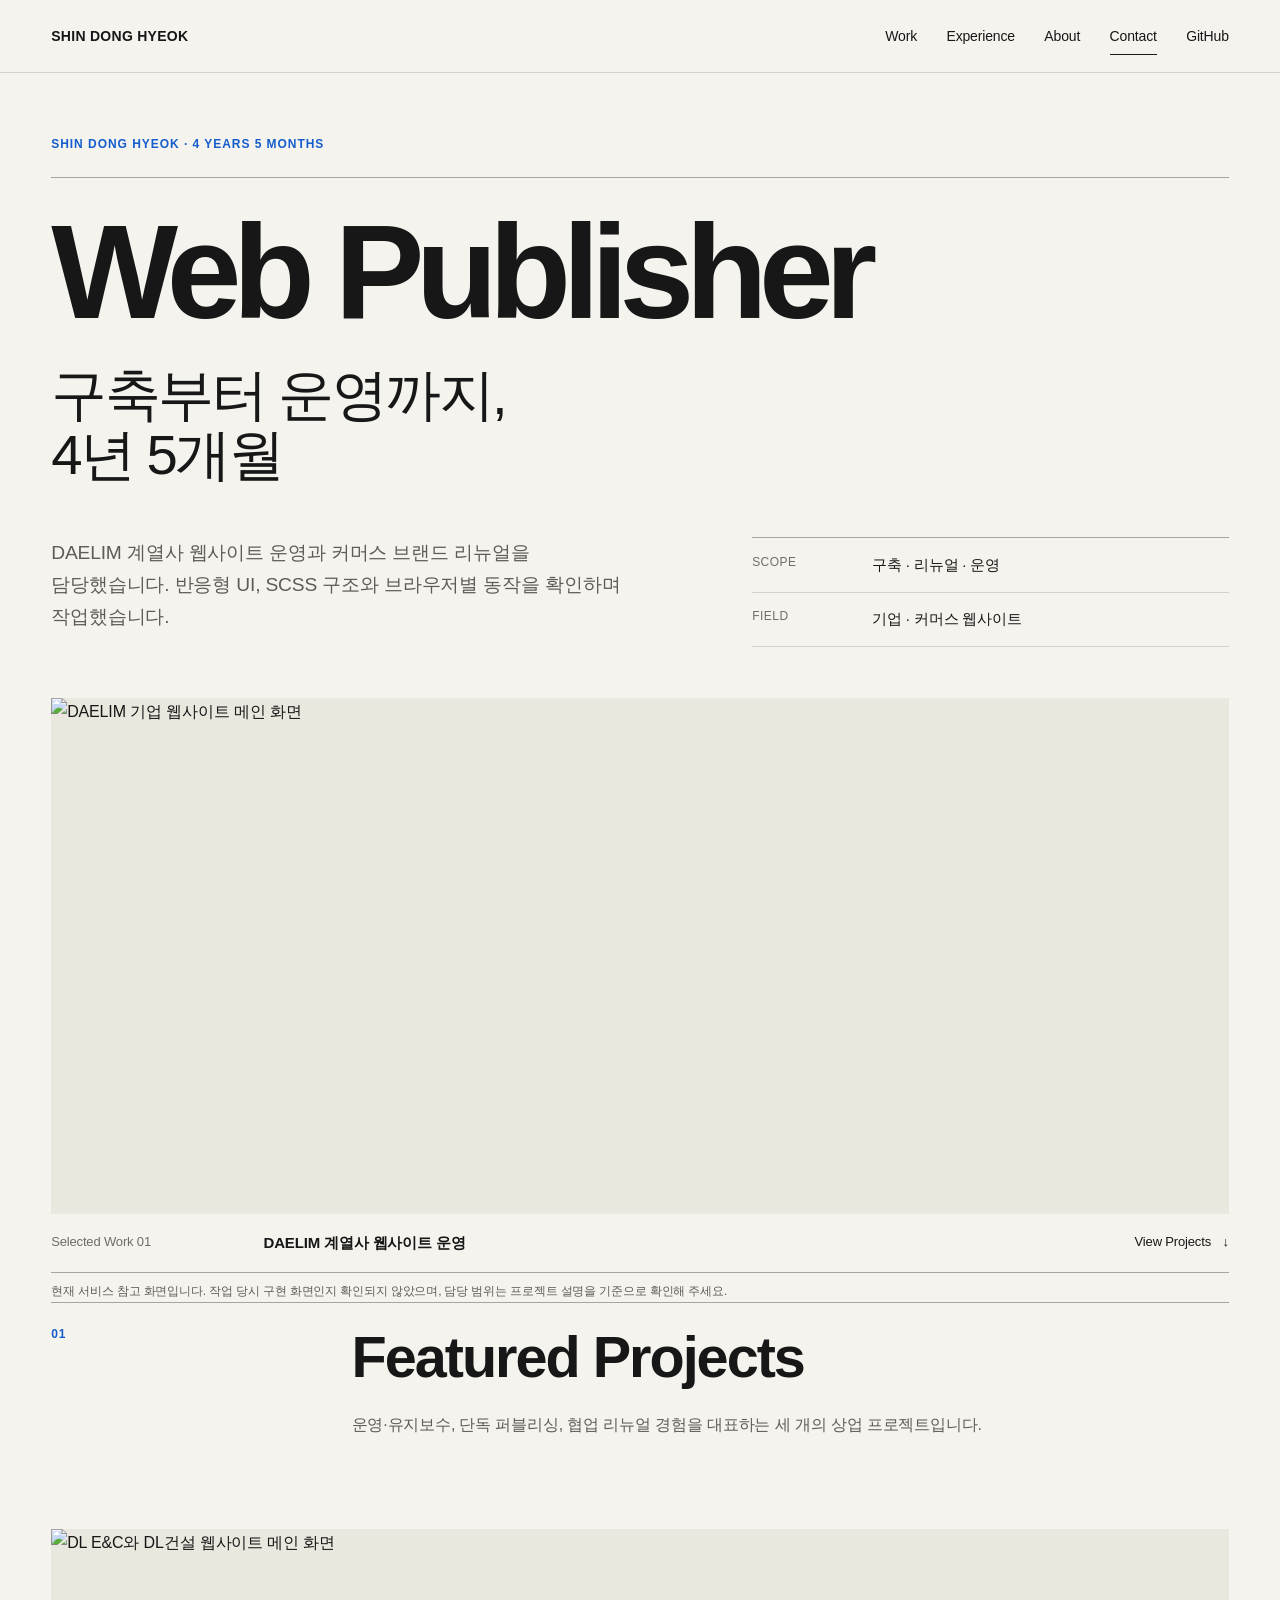
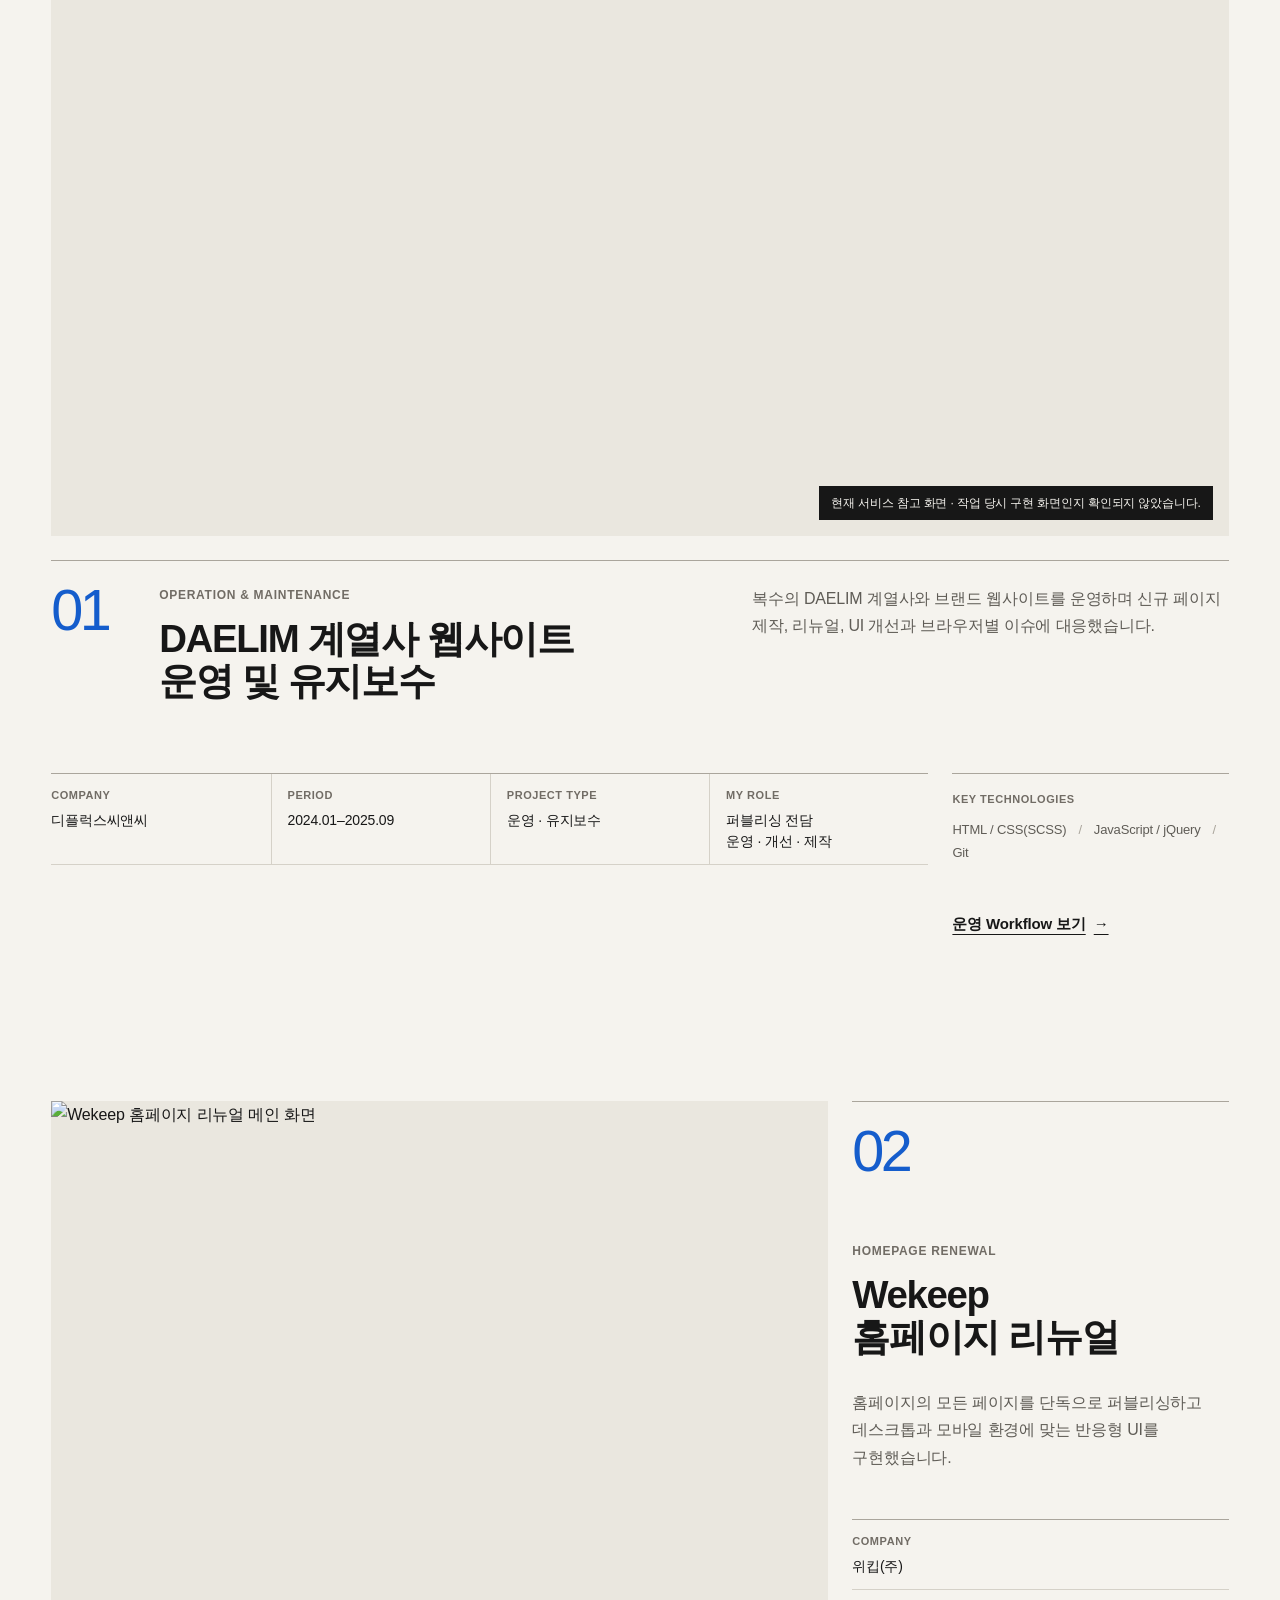
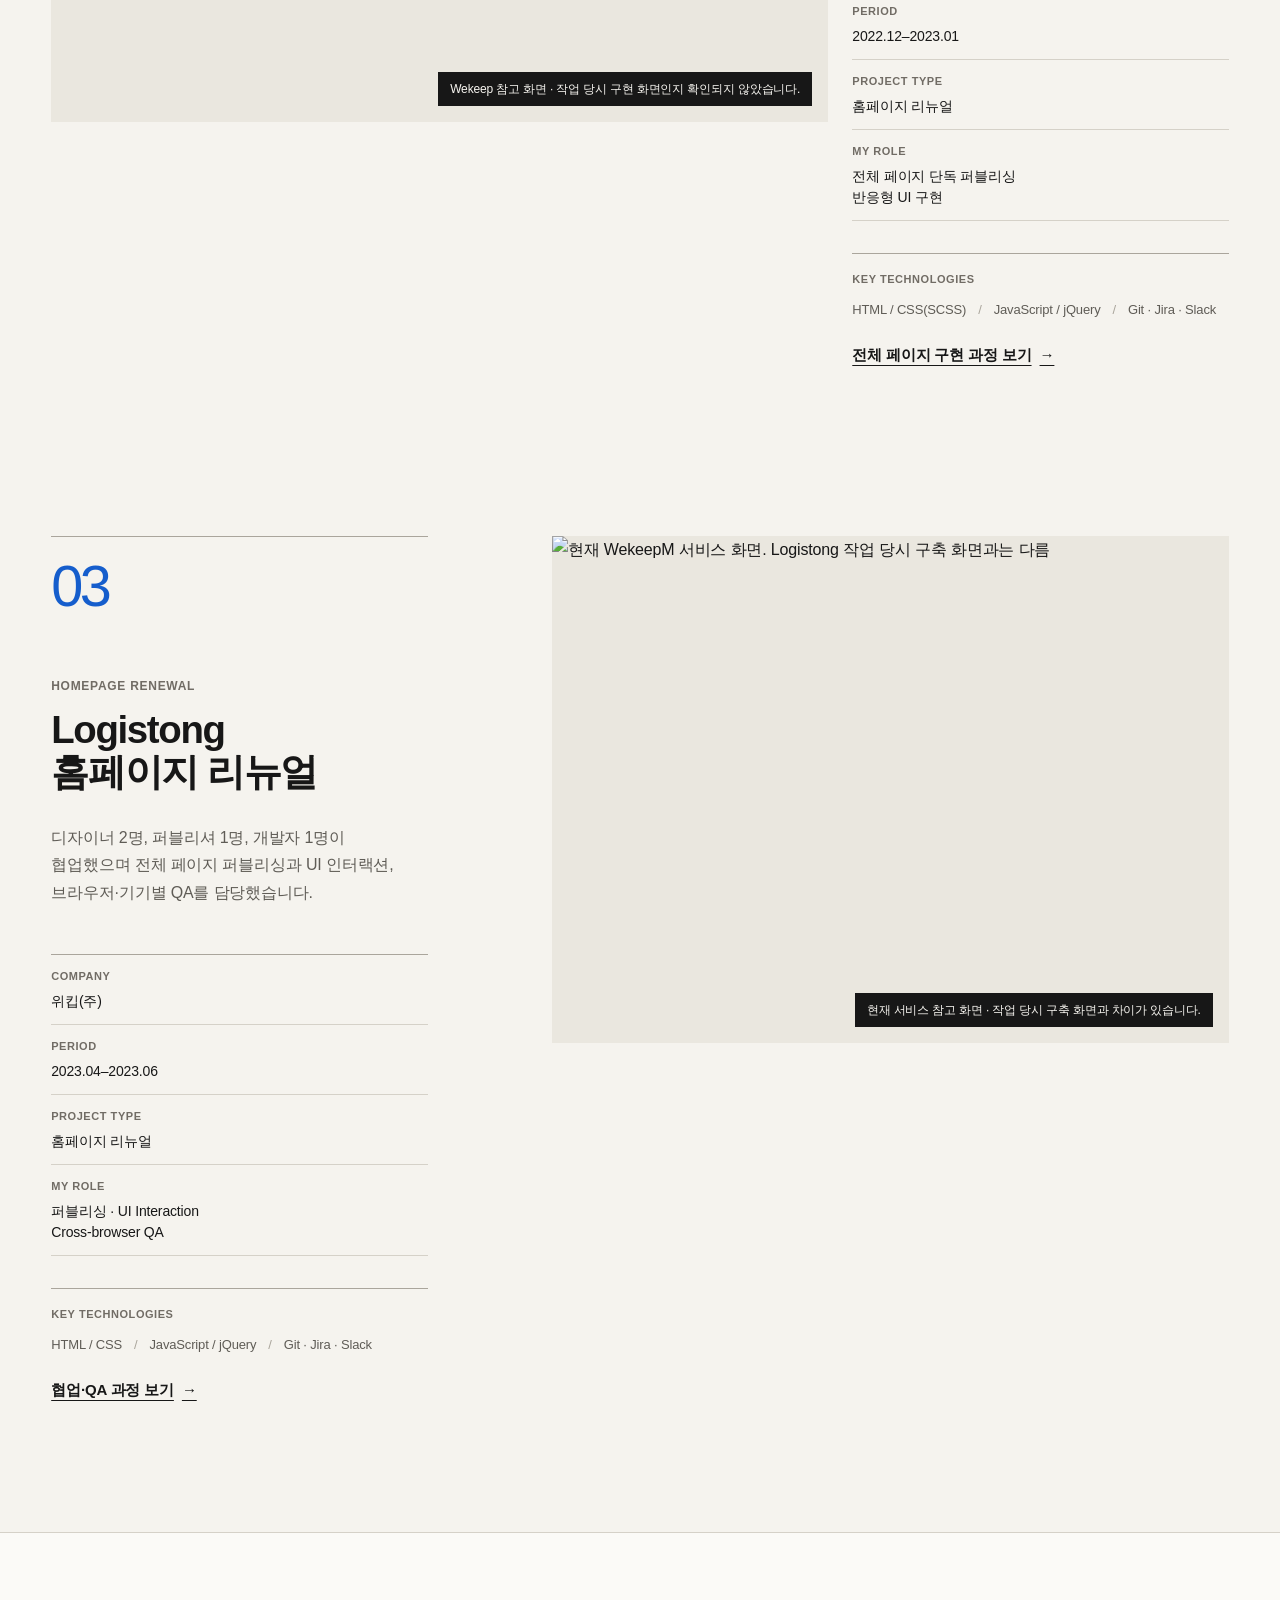
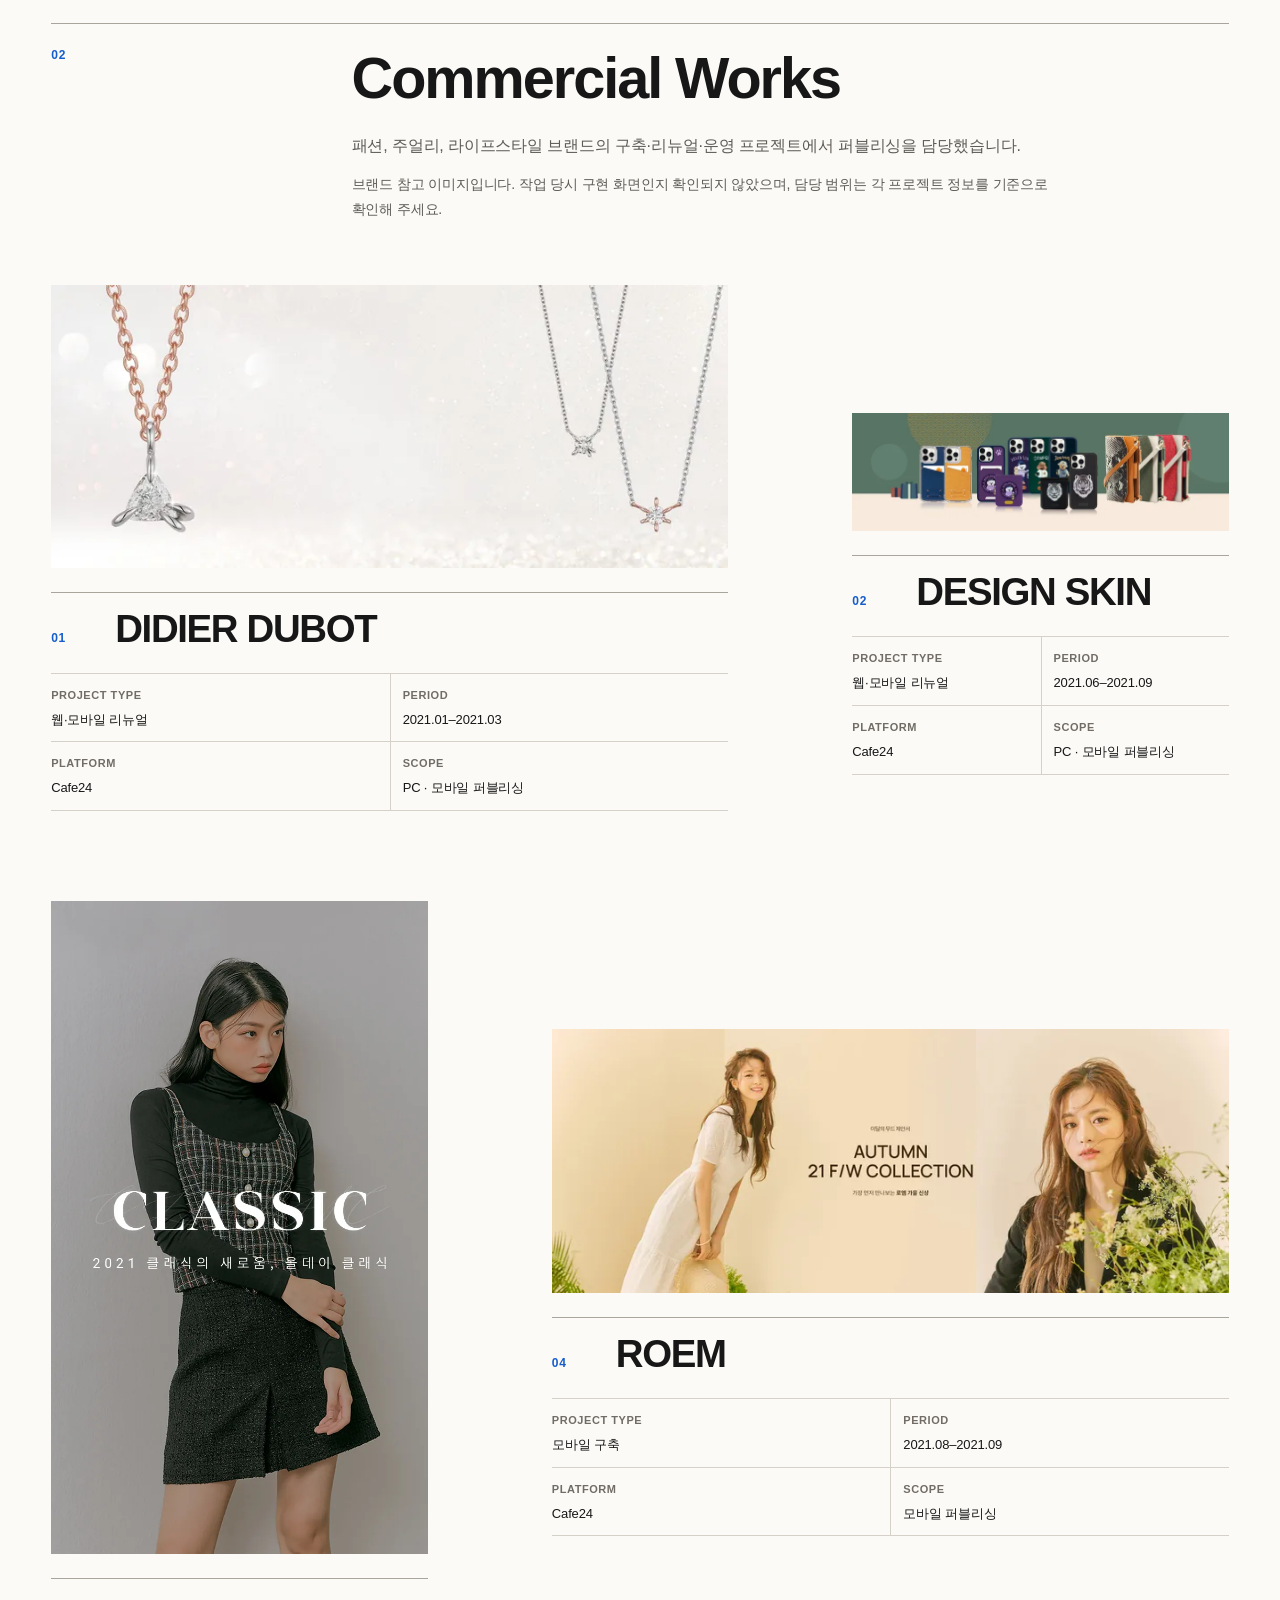
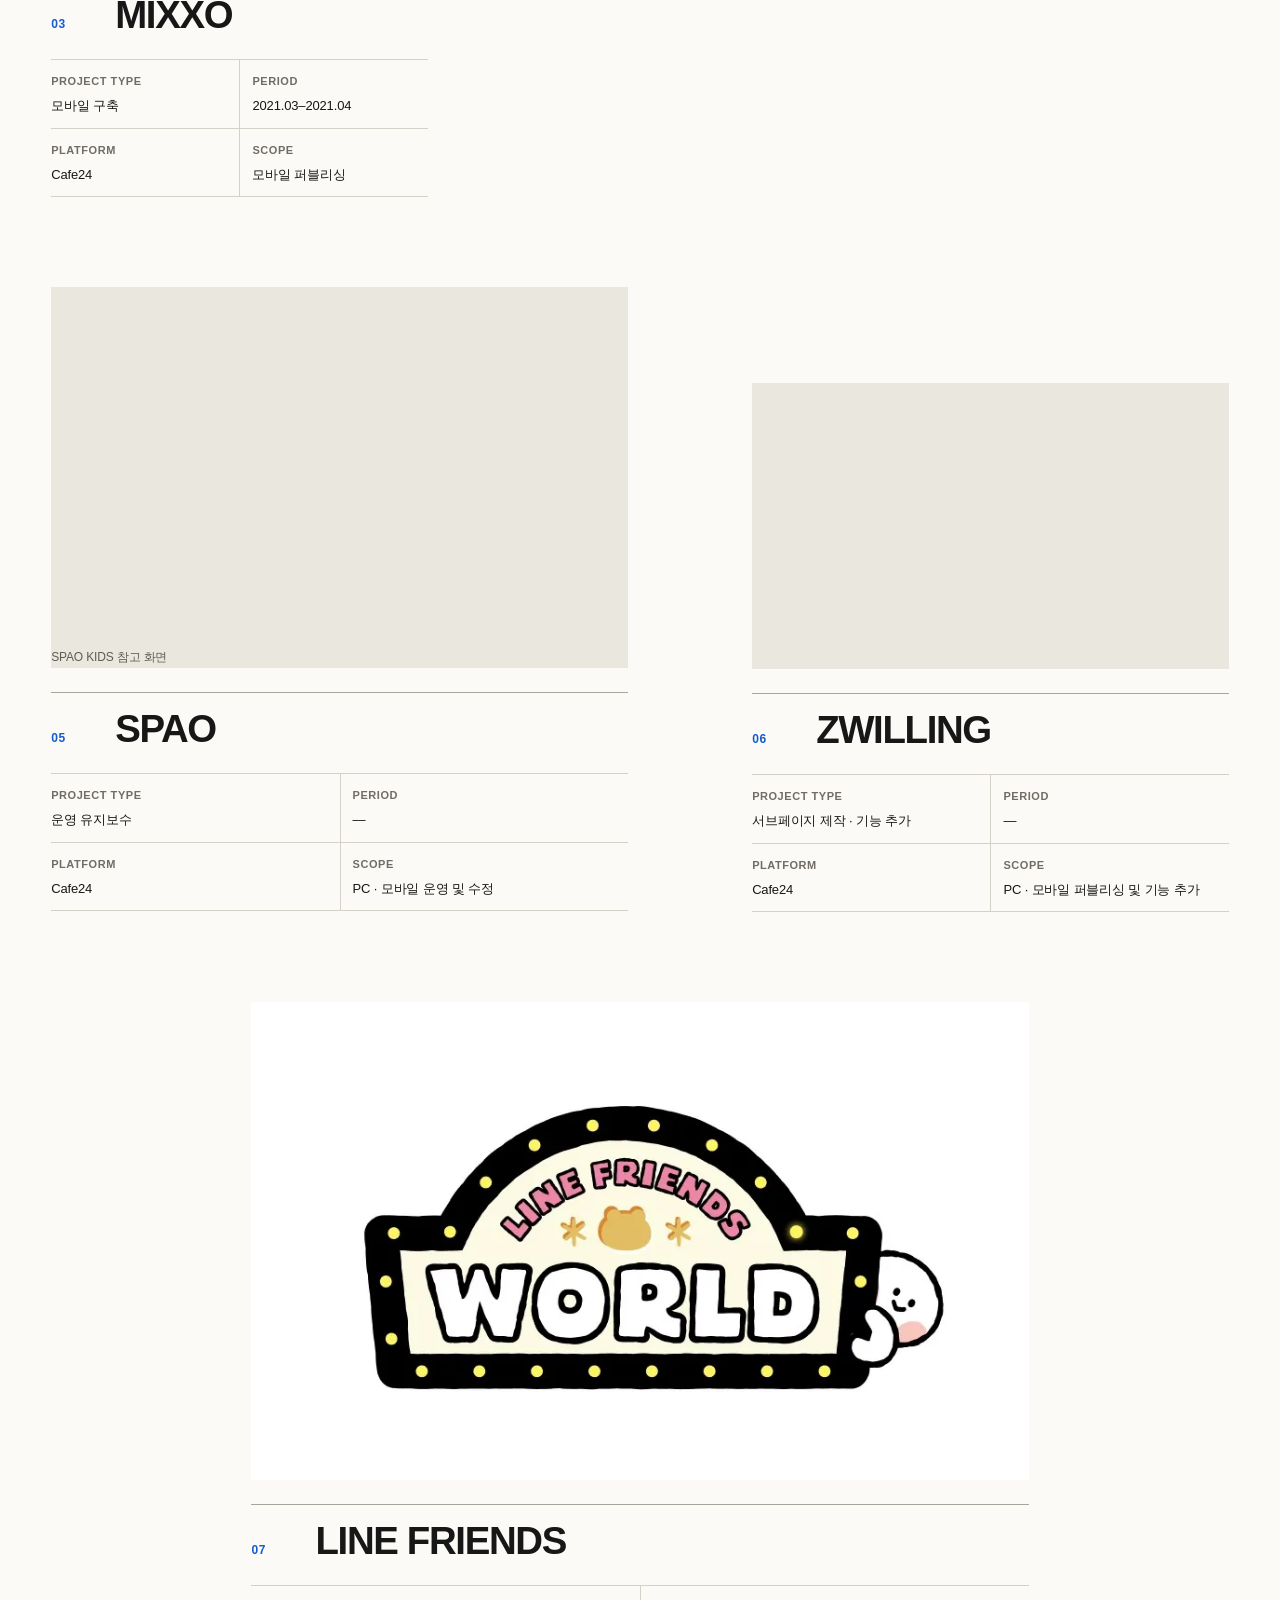
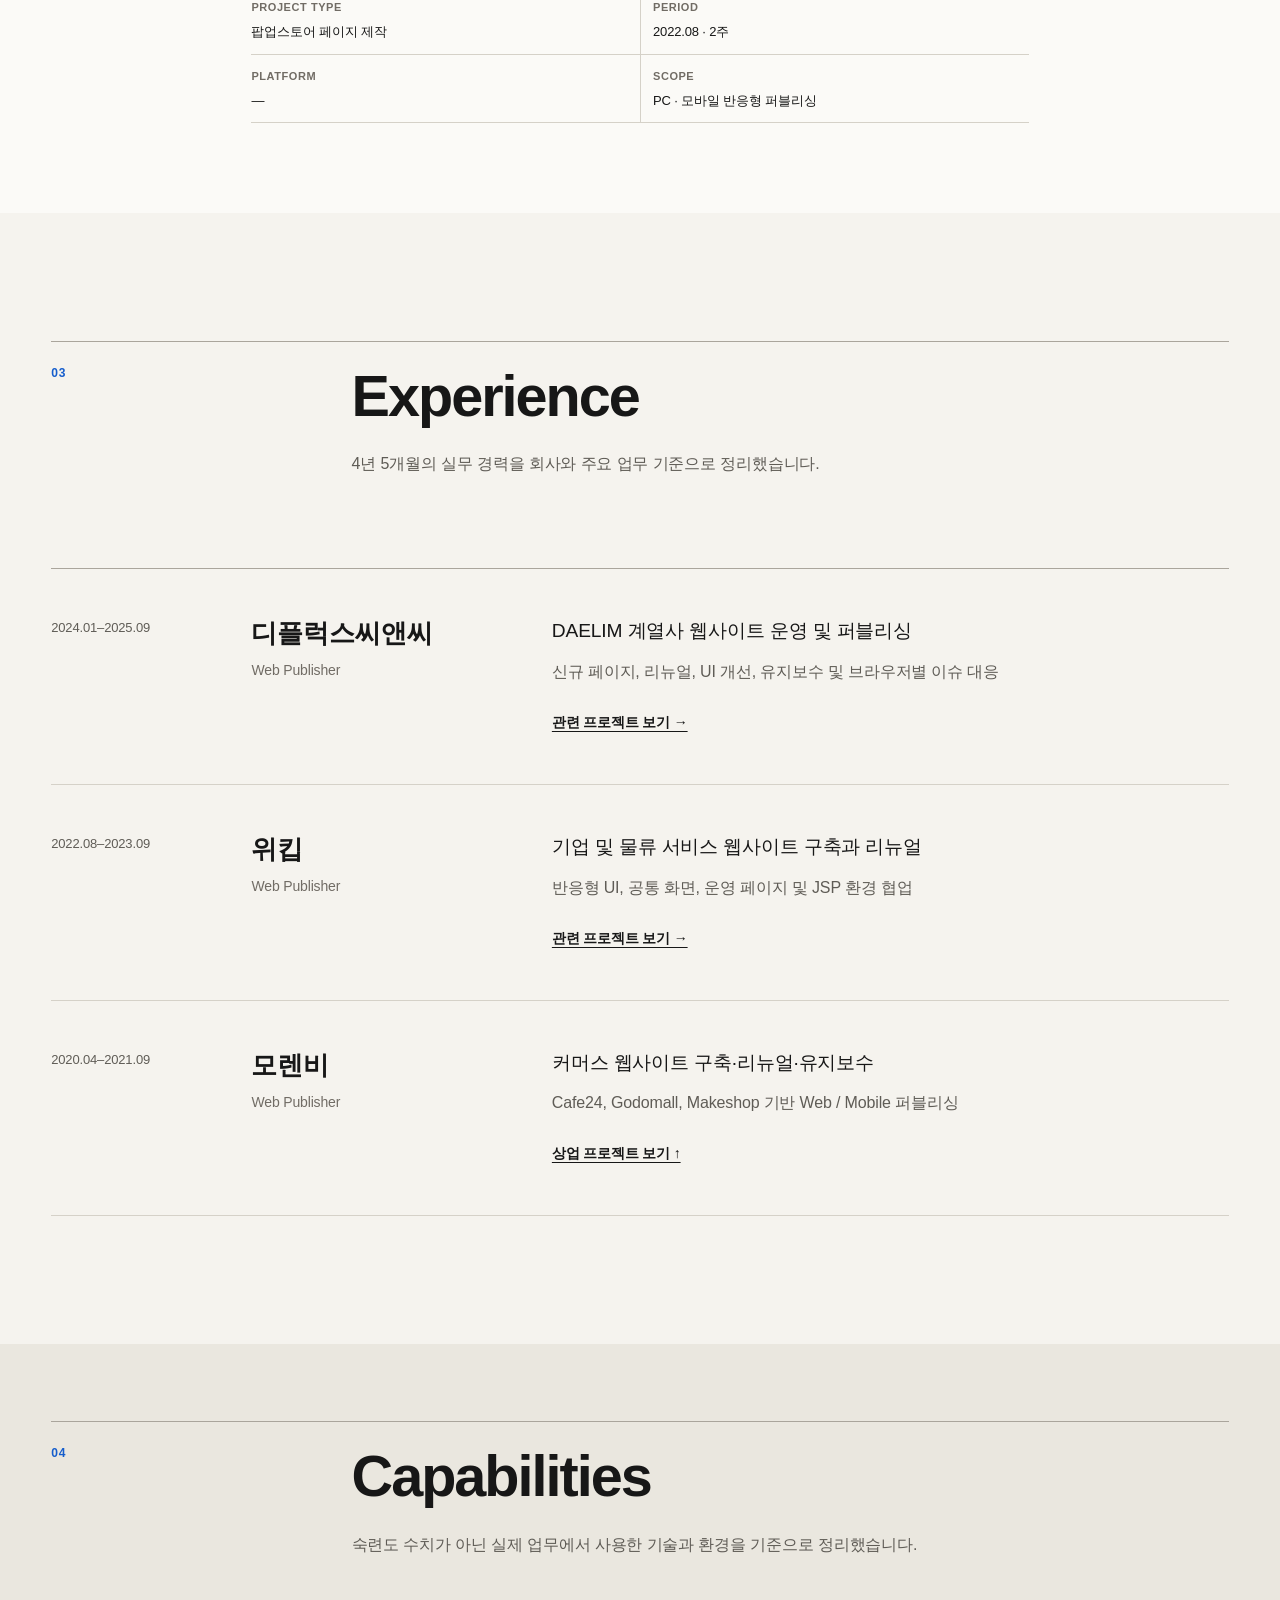
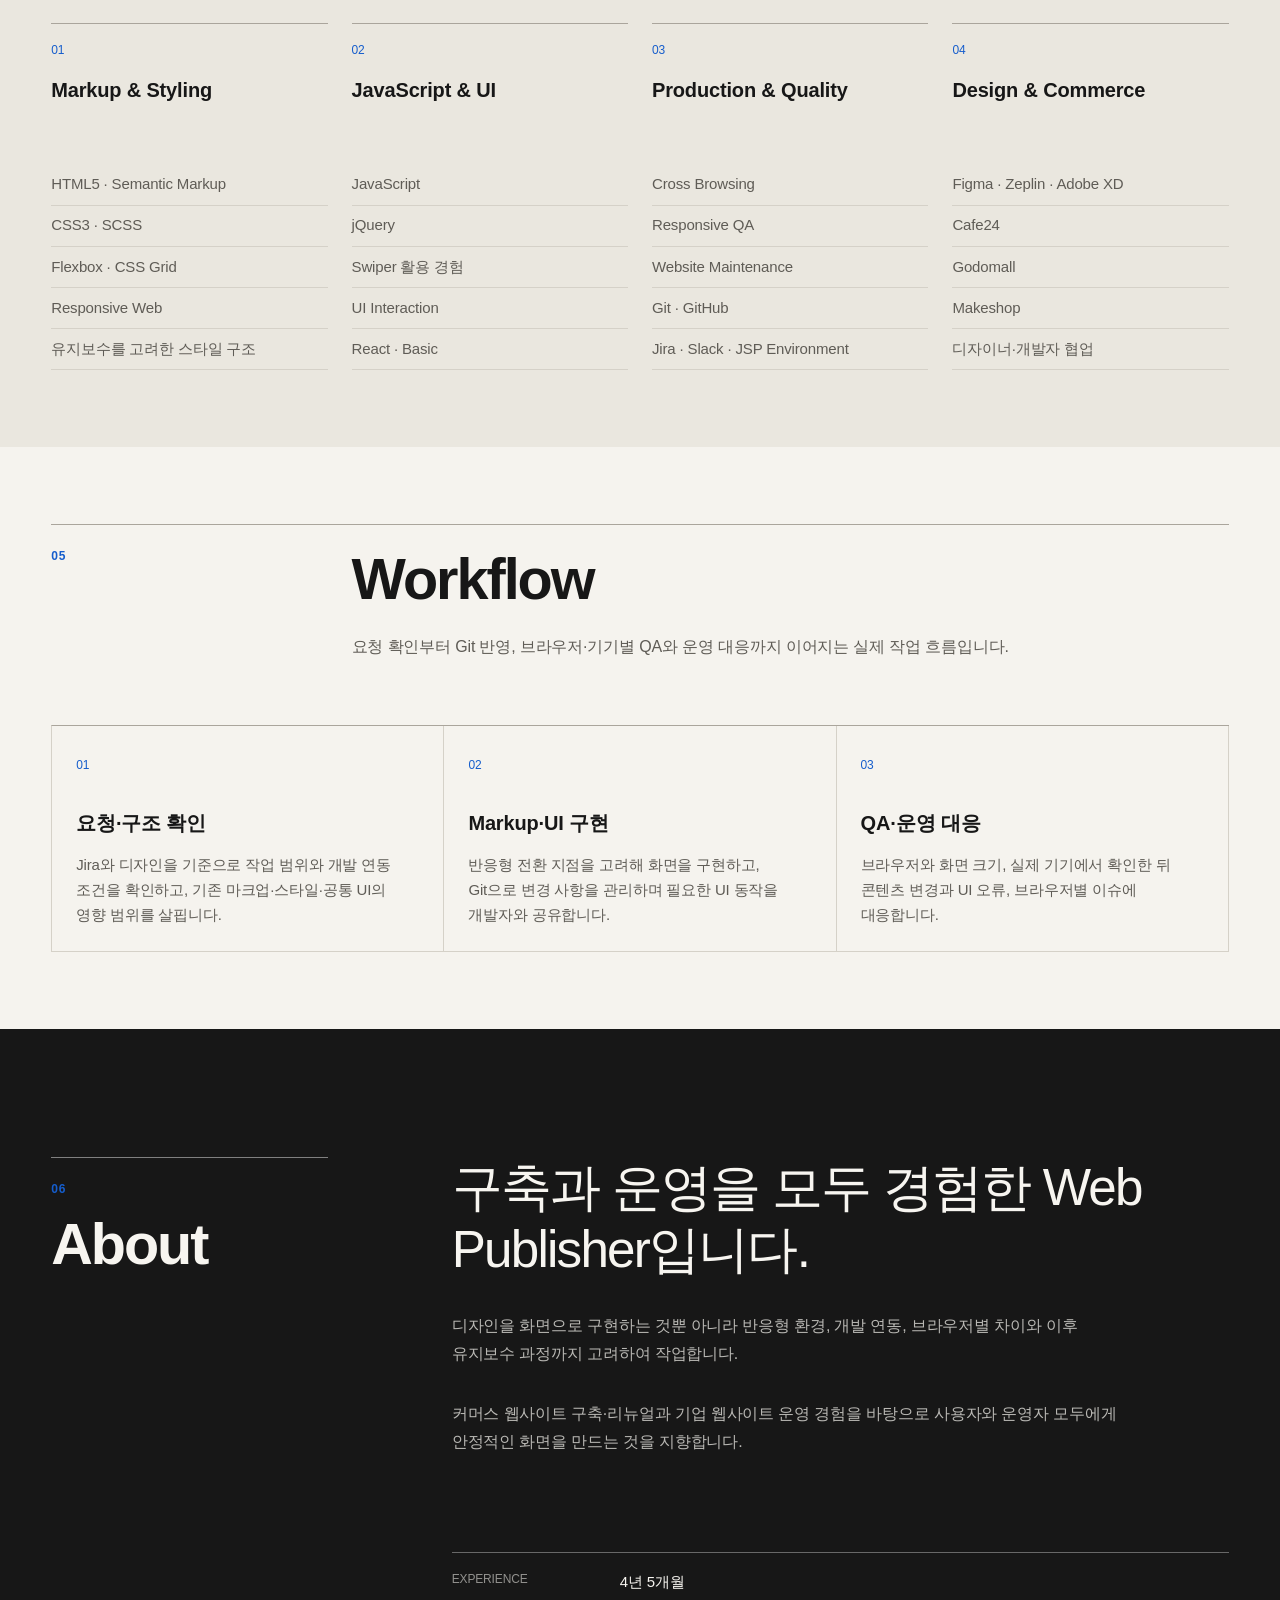
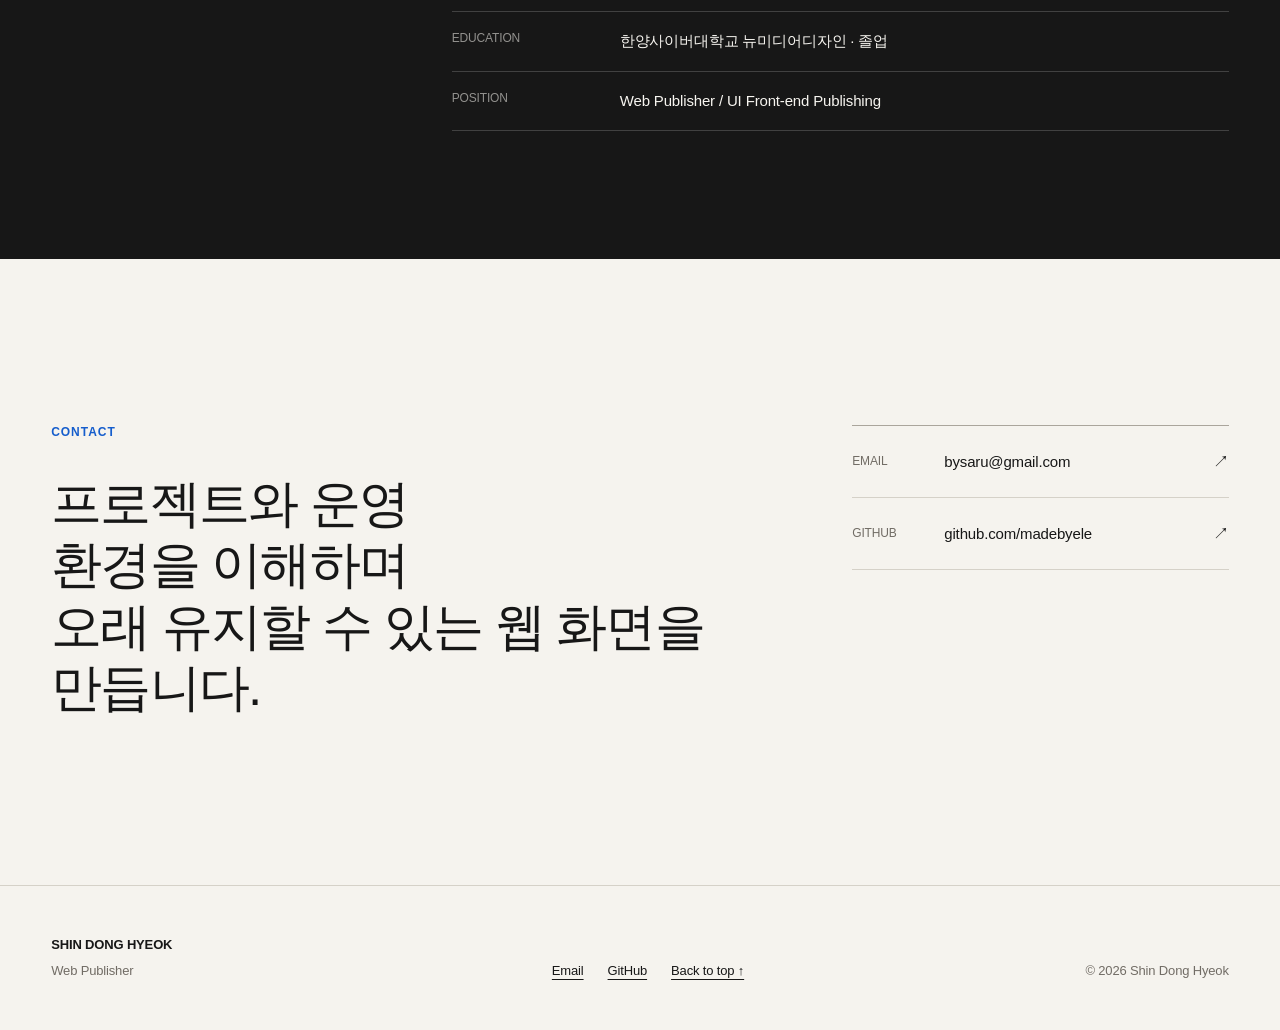
==== index.html @ b8b217c2 "v1.0 - Portfolio renewal" ====
<!doctype html>
<html lang="ko" class="no-js">
<head>
  <meta charset="utf-8">
  <meta name="viewport" content="width=device-width, initial-scale=1">
  <title>신동혁 Web Publisher Portfolio | 구축·리뉴얼·운영</title>
  <meta name="description" content="구축부터 운영까지 경험한 4년 5개월 경력 웹 퍼블리셔 신동혁의 포트폴리오입니다. DAELIM 계열사 운영, Wekeep·Logistong 리뉴얼과 커머스 프로젝트 경험을 소개합니다.">
  <meta name="robots" content="index,follow,max-image-preview:large">
  <meta name="theme-color" content="#f5f3ee">
  <link rel="canonical" href="https://madebyele.github.io/">
  <meta property="og:title" content="신동혁 Web Publisher Portfolio">
  <meta property="og:description" content="구축부터 운영까지 경험한 4년 5개월 경력 Web Publisher">
  <meta property="og:type" content="website">
  <meta property="og:url" content="https://madebyele.github.io/">
  <meta property="og:site_name" content="신동혁 Web Publisher Portfolio">
  <meta property="og:locale" content="ko_KR">
  <meta property="og:image" content="https://madebyele.github.io/assets/pj001.jpg">
  <meta property="og:image:width" content="1600">
  <meta property="og:image:height" content="792">
  <meta property="og:image:alt" content="DAELIM 계열사 웹사이트 운영 프로젝트 대표 화면">
  <meta name="twitter:card" content="summary_large_image">
  <meta name="twitter:title" content="신동혁 Web Publisher Portfolio">
  <meta name="twitter:description" content="구축·리뉴얼·운영 경험을 담은 웹 퍼블리셔 포트폴리오">
  <meta name="twitter:image" content="https://madebyele.github.io/assets/pj001.jpg">
  <meta name="twitter:image:alt" content="DAELIM 계열사 웹사이트 운영 프로젝트 대표 화면">
  <link rel="icon" href="favicon.ico">
  <link rel="preconnect" href="https://cdn.jsdelivr.net" crossorigin>
  <link rel="stylesheet" href="https://cdn.jsdelivr.net/gh/orioncactus/pretendard@v1.3.9/dist/web/variable/pretendardvariable.min.css">
  <link rel="stylesheet" href="css/style.css?v=20260923">
  <script>document.documentElement.classList.replace('no-js', 'js');</script>
  <script type="application/ld+json">
  {
    "@context": "https://schema.org",
    "@type": "ProfilePage",
    "name": "신동혁 Web Publisher Portfolio",
    "url": "https://madebyele.github.io/",
    "dateModified": "2026-09-21",
    "inLanguage": "ko-KR",
    "mainEntity": {
      "@type": "Person",
      "name": "신동혁",
      "jobTitle": "Web Publisher",
      "url": "https://madebyele.github.io/",
      "email": "mailto:bysaru@gmail.com",
      "sameAs": ["https://github.com/madebyele"],
      "knowsAbout": ["HTML5", "CSS3", "SCSS", "JavaScript", "jQuery", "Responsive Web Design", "Cross Browsing", "Git"]
    }
  }
  </script>
</head>
<body>
  <a class="skip-link" href="#main-content">본문 바로가기</a>

  <header class="site-header" data-header>
    <div class="site-header__inner container">
      <a class="site-logo" href="#top" aria-label="신동혁 포트폴리오 홈">SHIN DONG HYEOK</a>
      <nav class="desktop-nav" aria-label="주요 메뉴">
        <a href="#featured">Work</a>
        <a href="#experience">Experience</a>
        <a href="#about">About</a>
        <a href="#contact">Contact</a>
        <a href="https://github.com/madebyele" target="_blank" rel="noopener noreferrer" aria-label="GitHub 프로필 새 창에서 열기">GitHub</a>
      </nav>
      <button class="menu-toggle" type="button" aria-expanded="false" aria-controls="mobile-navigation">
        <span class="sr-only">메뉴 열기</span><span aria-hidden="true"></span><span aria-hidden="true"></span>
      </button>
    </div>
    <nav class="mobile-nav" id="mobile-navigation" aria-label="모바일 메뉴" aria-hidden="true" inert>
      <div class="mobile-nav__inner container">
        <a href="#featured">Work</a><a href="#experience">Experience</a><a href="#skills">Capabilities</a><a href="#about">About</a><a href="#contact">Contact</a><a href="https://github.com/madebyele" target="_blank" rel="noopener noreferrer" aria-label="GitHub 프로필 새 창에서 열기">GitHub</a>
      </div>
    </nav>
  </header>

  <main id="main-content">
    <section class="hero" id="top" aria-labelledby="hero-title">
      <div class="container hero__intro">
        <p class="eyebrow">Shin Dong Hyeok · 4 years 5 months</p>
        <h1 id="hero-title">
          <span class="hero__role">Web Publisher</span>
          <span class="hero__statement">구축부터 운영까지,<br>4년 5개월</span>
        </h1>

        <div class="hero__detail">
          <p class="hero__description">DAELIM 계열사 웹사이트 운영과 커머스 브랜드 리뉴얼을 담당했습니다. 반응형 UI, SCSS 구조와 브라우저별 동작을 확인하며 작업했습니다.</p>
          <dl class="hero__facts" aria-label="주요 경력 요약">
            <div><dt>Scope</dt><dd>구축 · 리뉴얼 · 운영</dd></div>
            <div><dt>Field</dt><dd>기업 · 커머스 웹사이트</dd></div>
          </dl>
        </div>
      </div>

      <a class="hero-preview container-wide" href="#featured" aria-label="첫 번째 주요 프로젝트인 DAELIM 계열사 웹사이트 운영 보기">
        <figure class="hero-preview__image">
          <img src="assets/pj002.jpg" width="1600" height="892" alt="DAELIM 기업 웹사이트 메인 화면" decoding="async" fetchpriority="high">
        </figure>
        <div class="hero-preview__caption">
          <span>Selected Work 01</span>
          <strong>DAELIM 계열사 웹사이트 운영</strong>
          <span>View Projects <i aria-hidden="true">↓</i></span>
        </div>
        <p class="hero-preview__source">현재 서비스 참고 화면입니다. 작업 당시 구현 화면인지 확인되지 않았으며, 담당 범위는 프로젝트 설명을 기준으로 확인해 주세요.</p>
      </a>
    </section>

    <section class="section featured" id="featured" aria-labelledby="featured-title">
      <div class="container section-heading" data-reveal>
        <p class="section-index">01</p>
        <div>
          <h2 id="featured-title">Featured Projects</h2>
          <p>운영·유지보수, 단독 퍼블리싱, 협업 리뉴얼 경험을 대표하는 세 개의 상업 프로젝트입니다.</p>
        </div>
      </div>

      <div class="featured-list">
        <article class="featured-project featured-project--lead" data-reveal>
          <div class="container-wide featured-project__layout">
            <a class="project-visual" href="projects/dealim.html" aria-label="DAELIM 계열사 웹사이트 운영 및 유지보수 프로젝트 상세 보기">
              <figure class="project-image">
                <img src="assets/pj001.jpg" width="1600" height="792" alt="DL E&amp;C와 DL건설 웹사이트 메인 화면" loading="lazy" decoding="async">
                <figcaption>현재 서비스 참고 화면 · 작업 당시 구현 화면인지 확인되지 않았습니다.</figcaption>
              </figure>
            </a>
            <div class="featured-project__content">
              <header class="project-heading">
                <p class="project-number"><span class="sr-only">Project </span>01</p>
                <div>
                  <p class="project-kicker">Operation &amp; Maintenance</p>
                  <h3><a href="projects/dealim.html">DAELIM 계열사 웹사이트<br>운영 및 유지보수</a></h3>
                </div>
              </header>
              <p class="project-overview">복수의 DAELIM 계열사와 브랜드 웹사이트를 운영하며 신규 페이지 제작, 리뉴얼, UI 개선과 브라우저별 이슈에 대응했습니다.</p>
              <dl class="project-facts">
                <div><dt>Company</dt><dd>디플럭스씨앤씨</dd></div>
                <div><dt>Period</dt><dd><time datetime="2024-01">2024.01</time>–<time datetime="2025-09">2025.09</time></dd></div>
                <div><dt>Project Type</dt><dd>운영 · 유지보수</dd></div>
                <div><dt>My Role</dt><dd>퍼블리싱 전담<br>운영 · 개선 · 제작</dd></div>
              </dl>
              <div class="project-tech">
                <p>Key Technologies</p>
                <ul aria-label="DAELIM 프로젝트 주요 기술">
                  <li>HTML / CSS(SCSS)</li><li>JavaScript / jQuery</li><li>Git</li>
                </ul>
              </div>
              <a class="text-link project-cta" href="projects/dealim.html">운영 Workflow 보기 <span aria-hidden="true">→</span></a>
            </div>
          </div>
        </article>

        <article class="featured-project featured-project--split" data-reveal>
          <div class="container-wide featured-project__layout">
            <a class="project-visual" href="projects/wekeep.html" aria-label="Wekeep 홈페이지 리뉴얼 프로젝트 상세 보기">
              <figure class="project-image">
                <img src="assets/pj003.jpg" width="1600" height="763" alt="Wekeep 홈페이지 리뉴얼 메인 화면" loading="lazy" decoding="async">
                <figcaption>Wekeep 참고 화면 · 작업 당시 구현 화면인지 확인되지 않았습니다.</figcaption>
              </figure>
            </a>
            <div class="featured-project__content">
              <header class="project-heading">
                <p class="project-number"><span class="sr-only">Project </span>02</p>
                <div>
                  <p class="project-kicker">Homepage Renewal</p>
                  <h3><a href="projects/wekeep.html">Wekeep<br>홈페이지 리뉴얼</a></h3>
                </div>
              </header>
              <p class="project-overview">홈페이지의 모든 페이지를 단독으로 퍼블리싱하고 데스크톱과 모바일 환경에 맞는 반응형 UI를 구현했습니다.</p>
              <dl class="project-facts">
                <div><dt>Company</dt><dd>위킵(주)</dd></div>
                <div><dt>Period</dt><dd><time datetime="2022-12">2022.12</time>–<time datetime="2023-01">2023.01</time></dd></div>
                <div><dt>Project Type</dt><dd>홈페이지 리뉴얼</dd></div>
                <div><dt>My Role</dt><dd>전체 페이지 단독 퍼블리싱<br>반응형 UI 구현</dd></div>
              </dl>
              <div class="project-tech">
                <p>Key Technologies</p>
                <ul aria-label="Wekeep 프로젝트 주요 기술">
                  <li>HTML / CSS(SCSS)</li><li>JavaScript / jQuery</li><li>Git · Jira · Slack</li>
                </ul>
              </div>
              <a class="text-link project-cta" href="projects/wekeep.html">전체 페이지 구현 과정 보기 <span aria-hidden="true">→</span></a>
            </div>
          </div>
        </article>

        <article class="featured-project featured-project--reverse" data-reveal>
          <div class="container-wide featured-project__layout">
            <a class="project-visual" href="projects/logistong.html" aria-label="Logistong 홈페이지 리뉴얼 프로젝트 상세 보기">
              <figure class="project-image project-image--contain">
                <img src="assets/pj005.jpg" width="1531" height="1251" alt="현재 WekeepM 서비스 화면. Logistong 작업 당시 구축 화면과는 다름" loading="lazy" decoding="async">
                <figcaption>현재 서비스 참고 화면 · 작업 당시 구축 화면과 차이가 있습니다.</figcaption>
              </figure>
            </a>
            <div class="featured-project__content">
              <header class="project-heading">
                <p class="project-number"><span class="sr-only">Project </span>03</p>
                <div>
                  <p class="project-kicker">Homepage Renewal</p>
                  <h3><a href="projects/logistong.html">Logistong<br>홈페이지 리뉴얼</a></h3>
                </div>
              </header>
              <p class="project-overview">디자이너 2명, 퍼블리셔 1명, 개발자 1명이 협업했으며 전체 페이지 퍼블리싱과 UI 인터랙션, 브라우저·기기별 QA를 담당했습니다.</p>
              <dl class="project-facts">
                <div><dt>Company</dt><dd>위킵(주)</dd></div>
                <div><dt>Period</dt><dd><time datetime="2023-04">2023.04</time>–<time datetime="2023-06">2023.06</time></dd></div>
                <div><dt>Project Type</dt><dd>홈페이지 리뉴얼</dd></div>
                <div><dt>My Role</dt><dd>퍼블리싱 · UI Interaction<br>Cross-browser QA</dd></div>
              </dl>
              <div class="project-tech">
                <p>Key Technologies</p>
                <ul aria-label="Logistong 프로젝트 주요 기술">
                  <li>HTML / CSS</li><li>JavaScript / jQuery</li><li>Git · Jira · Slack</li>
                </ul>
              </div>
              <a class="text-link project-cta" href="projects/logistong.html">협업·QA 과정 보기 <span aria-hidden="true">→</span></a>
            </div>
          </div>
        </article>
      </div>
    </section>

    <section class="section commercial" id="commercial" aria-labelledby="commercial-title">
      <div class="container section-heading" data-reveal><p class="section-index">02</p><div><h2 id="commercial-title">Commercial Works</h2><p>패션, 주얼리, 라이프스타일 브랜드의 구축·리뉴얼·운영 프로젝트에서 퍼블리싱을 담당했습니다.</p><p class="commercial-source">브랜드 참고 이미지입니다. 작업 당시 구현 화면인지 확인되지 않았으며, 담당 범위는 각 프로젝트 정보를 기준으로 확인해 주세요.</p></div></div>
      <div class="container commercial-grid">
        <article class="commercial-work commercial-work--wide" data-reveal>
          <figure class="commercial-work__image"><picture><source type="image/webp" srcset="assets/commercial/didier-dubot-760.webp 760w, assets/commercial/didier-dubot-1600.webp 1600w" sizes="(max-width: 767px) calc(100vw - 2.5rem), (max-width: 1024px) 50vw, 75vw"><img src="assets/commercial/didier-dubot.jpg" width="1920" height="800" alt="DIDIER DUBOT 주얼리 프로모션 화면" loading="lazy" decoding="async"></picture></figure>
          <header class="commercial-work__heading"><p>01</p><h3>DIDIER DUBOT</h3></header>
          <dl class="commercial-work__facts"><div><dt>Project Type</dt><dd>웹·모바일 리뉴얼</dd></div><div><dt>Period</dt><dd>2021.01–2021.03</dd></div><div><dt>Platform</dt><dd>Cafe24</dd></div><div><dt>Scope</dt><dd>PC · 모바일 퍼블리싱</dd></div></dl>
        </article>
        <article class="commercial-work commercial-work--compact" data-reveal>
          <figure class="commercial-work__image"><picture><source type="image/webp" srcset="assets/commercial/design-skin-760.webp 760w, assets/commercial/design-skin-1600.webp 1600w" sizes="(max-width: 767px) calc(100vw - 2.5rem), (max-width: 1024px) 50vw, 75vw"><img src="assets/commercial/design-skin.jpg" width="1920" height="600" alt="DESIGN SKIN 모바일 액세서리 메인 화면" loading="lazy" decoding="async"></picture></figure>
          <header class="commercial-work__heading"><p>02</p><h3>DESIGN SKIN</h3></header>
          <dl class="commercial-work__facts"><div><dt>Project Type</dt><dd>웹·모바일 리뉴얼</dd></div><div><dt>Period</dt><dd>2021.06–2021.09</dd></div><div><dt>Platform</dt><dd>Cafe24</dd></div><div><dt>Scope</dt><dd>PC · 모바일 퍼블리싱</dd></div></dl>
        </article>
        <article class="commercial-work commercial-work--compact commercial-work--portrait" data-reveal>
          <figure class="commercial-work__image"><picture><source type="image/webp" srcset="assets/commercial/mixxo-720.webp"><img src="assets/commercial/mixxo.jpg" width="720" height="1249" alt="MIXXO 모바일 메인 비주얼" loading="lazy" decoding="async"></picture></figure>
          <header class="commercial-work__heading"><p>03</p><h3>MIXXO</h3></header>
          <dl class="commercial-work__facts"><div><dt>Project Type</dt><dd>모바일 구축</dd></div><div><dt>Period</dt><dd>2021.03–2021.04</dd></div><div><dt>Platform</dt><dd>Cafe24</dd></div><div><dt>Scope</dt><dd>모바일 퍼블리싱</dd></div></dl>
        </article>
        <article class="commercial-work commercial-work--wide" data-reveal>
          <figure class="commercial-work__image"><picture><source type="image/webp" srcset="assets/commercial/roem-760.webp 760w, assets/commercial/roem-1600.webp 1600w" sizes="(max-width: 767px) calc(100vw - 2.5rem), (max-width: 1024px) 50vw, 75vw"><img src="assets/commercial/roem.jpg" width="1920" height="750" alt="ROEM 가을 컬렉션 메인 화면" loading="lazy" decoding="async"></picture></figure>
          <header class="commercial-work__heading"><p>04</p><h3>ROEM</h3></header>
          <dl class="commercial-work__facts"><div><dt>Project Type</dt><dd>모바일 구축</dd></div><div><dt>Period</dt><dd>2021.08–2021.09</dd></div><div><dt>Platform</dt><dd>Cafe24</dd></div><div><dt>Scope</dt><dd>모바일 퍼블리싱</dd></div></dl>
        </article>
        <article class="commercial-work commercial-work--medium" data-reveal>
          <figure class="commercial-work__image"><picture><source type="image/webp" srcset="assets/commercial/spao-760.webp 760w, assets/commercial/spao-1440.webp 1440w" sizes="(max-width: 767px) calc(100vw - 2.5rem), (max-width: 1024px) 50vw, 60vw"><img src="assets/commercial/spao.jpg" width="1440" height="880" alt="SPAO KIDS 웹사이트 메인 화면" loading="lazy" decoding="async"></picture><figcaption class="commercial-work__note">SPAO KIDS 참고 화면</figcaption></figure>
          <header class="commercial-work__heading"><p>05</p><h3>SPAO</h3></header>
          <dl class="commercial-work__facts"><div><dt>Project Type</dt><dd>운영 유지보수</dd></div><div><dt>Period</dt><dd aria-label="확인된 기간 정보 없음">—</dd></div><div><dt>Platform</dt><dd>Cafe24</dd></div><div><dt>Scope</dt><dd>PC · 모바일 운영 및 수정</dd></div></dl>
        </article>
        <article class="commercial-work commercial-work--medium" data-reveal>
          <figure class="commercial-work__image"><picture><source type="image/webp" srcset="assets/commercial/zwilling-760.webp 760w, assets/commercial/zwilling-1600.webp 1600w" sizes="(max-width: 767px) calc(100vw - 2.5rem), (max-width: 1024px) 50vw, 60vw"><img src="assets/commercial/zwilling.jpg" width="2000" height="1200" alt="ZWILLING 주방용 칼 프로모션 화면" loading="lazy" decoding="async"></picture></figure>
          <header class="commercial-work__heading"><p>06</p><h3>ZWILLING</h3></header>
          <dl class="commercial-work__facts"><div><dt>Project Type</dt><dd>서브페이지 제작 · 기능 추가</dd></div><div><dt>Period</dt><dd aria-label="확인된 기간 정보 없음">—</dd></div><div><dt>Platform</dt><dd>Cafe24</dd></div><div><dt>Scope</dt><dd>PC · 모바일 퍼블리싱 및 기능 추가</dd></div></dl>
        </article>
        <article class="commercial-work commercial-work--final commercial-work--logo" data-reveal>
          <figure class="commercial-work__image"><picture><source type="image/webp" srcset="assets/commercial/line-friends-701.webp"><img src="assets/commercial/line-friends.jpg" width="700" height="380" alt="LINE FRIENDS WORLD 팝업스토어 프로젝트 이미지" loading="lazy" decoding="async"></picture></figure>
          <header class="commercial-work__heading"><p>07</p><h3>LINE FRIENDS</h3></header>
          <dl class="commercial-work__facts"><div><dt>Project Type</dt><dd>팝업스토어 페이지 제작</dd></div><div><dt>Period</dt><dd>2022.08 · 2주</dd></div><div><dt>Platform</dt><dd aria-label="확인된 플랫폼 정보 없음">—</dd></div><div><dt>Scope</dt><dd>PC · 모바일 반응형 퍼블리싱</dd></div></dl>
        </article>
      </div>
    </section>

    <section class="section experience" id="experience" aria-labelledby="experience-title">
      <div class="container section-heading" data-reveal><p class="section-index">03</p><div><h2 id="experience-title">Experience</h2><p>4년 5개월의 실무 경력을 회사와 주요 업무 기준으로 정리했습니다.</p></div></div>
      <ol class="container experience-list">
        <li data-reveal><p class="experience-period"><time datetime="2024-01">2024.01</time>–<time datetime="2025-09">2025.09</time></p><div class="experience-company"><h3>디플럭스씨앤씨</h3><p>Web Publisher</p></div><div class="experience-description"><p>DAELIM 계열사 웹사이트 운영 및 퍼블리싱</p><span>신규 페이지, 리뉴얼, UI 개선, 유지보수 및 브라우저별 이슈 대응</span><a href="projects/dealim.html">관련 프로젝트 보기 →</a></div></li>
        <li data-reveal><p class="experience-period"><time datetime="2022-08">2022.08</time>–<time datetime="2023-09">2023.09</time></p><div class="experience-company"><h3>위킵</h3><p>Web Publisher</p></div><div class="experience-description"><p>기업 및 물류 서비스 웹사이트 구축과 리뉴얼</p><span>반응형 UI, 공통 화면, 운영 페이지 및 JSP 환경 협업</span><a href="projects/wekeep.html">관련 프로젝트 보기 →</a></div></li>
        <li data-reveal><p class="experience-period"><time datetime="2020-04">2020.04</time>–<time datetime="2021-09">2021.09</time></p><div class="experience-company"><h3>모렌비</h3><p>Web Publisher</p></div><div class="experience-description"><p>커머스 웹사이트 구축·리뉴얼·유지보수</p><span>Cafe24, Godomall, Makeshop 기반 Web / Mobile 퍼블리싱</span><a href="#commercial">상업 프로젝트 보기 ↑</a></div></li>
      </ol>
    </section>

    <section class="section capabilities" id="skills" aria-labelledby="skills-title">
      <div class="container section-heading" data-reveal><p class="section-index">04</p><div><h2 id="skills-title">Capabilities</h2><p>숙련도 수치가 아닌 실제 업무에서 사용한 기술과 환경을 기준으로 정리했습니다.</p></div></div>
      <div class="container capability-grid">
        <section class="capability-group" data-reveal><p>01</p><h3>Markup &amp; Styling</h3><ul><li>HTML5 · Semantic Markup</li><li>CSS3 · SCSS</li><li>Flexbox · CSS Grid</li><li>Responsive Web</li><li>유지보수를 고려한 스타일 구조</li></ul></section>
        <section class="capability-group" data-reveal><p>02</p><h3>JavaScript &amp; UI</h3><ul><li>JavaScript</li><li>jQuery</li><li>Swiper 활용 경험</li><li>UI Interaction</li><li>React · Basic</li></ul></section>
        <section class="capability-group" data-reveal><p>03</p><h3>Production &amp; Quality</h3><ul><li>Cross Browsing</li><li>Responsive QA</li><li>Website Maintenance</li><li>Git · GitHub</li><li>Jira · Slack · JSP Environment</li></ul></section>
        <section class="capability-group" data-reveal><p>04</p><h3>Design &amp; Commerce</h3><ul><li>Figma · Zeplin · Adobe XD</li><li>Cafe24</li><li>Godomall</li><li>Makeshop</li><li>디자이너·개발자 협업</li></ul></section>
      </div>
    </section>

    <section class="section workflow" id="workflow" aria-labelledby="workflow-title">
      <div class="container section-heading" data-reveal><p class="section-index">05</p><div><h2 id="workflow-title">Workflow</h2><p>요청 확인부터 Git 반영, 브라우저·기기별 QA와 운영 대응까지 이어지는 실제 작업 흐름입니다.</p></div></div>
      <ol class="container workflow-list">
        <li data-reveal><span>01</span><h3>요청·구조 확인</h3><p>Jira와 디자인을 기준으로 작업 범위와 개발 연동 조건을 확인하고, 기존 마크업·스타일·공통 UI의 영향 범위를 살핍니다.</p></li><li data-reveal><span>02</span><h3>Markup·UI 구현</h3><p>반응형 전환 지점을 고려해 화면을 구현하고, Git으로 변경 사항을 관리하며 필요한 UI 동작을 개발자와 공유합니다.</p></li><li data-reveal><span>03</span><h3>QA·운영 대응</h3><p>브라우저와 화면 크기, 실제 기기에서 확인한 뒤 콘텐츠 변경과 UI 오류, 브라우저별 이슈에 대응합니다.</p></li>
      </ol>
    </section>

    <section class="section about" id="about" aria-labelledby="about-title">
      <div class="container about__grid"><div class="section-heading section-heading--stacked" data-reveal><p class="section-index">06</p><h2 id="about-title">About</h2></div><div class="about__content" data-reveal><p class="about__lead">구축과 운영을 모두 경험한 Web Publisher입니다.</p><p>디자인을 화면으로 구현하는 것뿐 아니라 반응형 환경, 개발 연동, 브라우저별 차이와 이후 유지보수 과정까지 고려하여 작업합니다.</p><p>커머스 웹사이트 구축·리뉴얼과 기업 웹사이트 운영 경험을 바탕으로 사용자와 운영자 모두에게 안정적인 화면을 만드는 것을 지향합니다.</p><dl class="about__facts"><div><dt>Experience</dt><dd>4년 5개월</dd></div><div><dt>Education</dt><dd>한양사이버대학교 뉴미디어디자인 · 졸업</dd></div><div><dt>Position</dt><dd>Web Publisher / UI Front-end Publishing</dd></div></dl></div></div>
    </section>

    <section class="contact" id="contact" aria-labelledby="contact-title">
      <div class="container contact__grid"><div data-reveal><p class="eyebrow">Contact</p><h2 id="contact-title">프로젝트와 운영 환경을 이해하며<br>오래 유지할 수 있는 웹 화면을 만듭니다.</h2></div><div class="contact__links" data-reveal><a href="mailto:bysaru@gmail.com"><span>Email</span><strong>bysaru@gmail.com</strong><i aria-hidden="true">↗</i></a><a href="https://github.com/madebyele" target="_blank" rel="noopener noreferrer" aria-label="GitHub 프로필 새 창에서 열기"><span>GitHub</span><strong>github.com/madebyele</strong><i aria-hidden="true">↗</i></a></div></div>
    </section>
  </main>

  <footer class="site-footer"><div class="container site-footer__inner"><div><strong>SHIN DONG HYEOK</strong><span>Web Publisher</span></div><nav aria-label="하단 메뉴"><a href="mailto:bysaru@gmail.com">Email</a><a href="https://github.com/madebyele" target="_blank" rel="noopener noreferrer" aria-label="GitHub 프로필 새 창에서 열기">GitHub</a><a href="#top">Back to top ↑</a></nav><p>© <time data-current-year datetime="2026">2026</time> Shin Dong Hyeok</p></div></footer>
  <script src="js/main.js?v=20260923" defer></script>
</body>
</html>
---- css/style.css ----
@charset "UTF-8";

@layer reset, tokens, base, layout, components, sections, utilities, responsive;

@layer reset {
  *, *::before, *::after { box-sizing: border-box; }
  html { scroll-behavior: smooth; }
  body, h1, h2, h3, p, figure, dl, dd, ol, ul { margin: 0; }
  ol, ul { padding: 0; list-style: none; }
  button, input, textarea, select { font: inherit; }
  img, picture { display: block; max-width: 100%; }
  a { color: inherit; text-decoration: none; }
}

@layer tokens {
  :root {
    --font-sans: "Pretendard Variable", Pretendard, -apple-system, BlinkMacSystemFont, "Segoe UI", "Noto Sans KR", sans-serif;

    --color-bg: #f5f3ee;
    --color-surface: #fbfaf7;
    --color-surface-muted: #eae7df;
    --color-text: #171717;
    --color-text-secondary: #5f5c56;
    --color-text-muted: #716c65;
    --color-border: #d5d1c8;
    --color-border-strong: #aaa59c;
    --color-accent: #155dcc;
    --color-accent-hover: #0f4da9;
    --color-dark: #181818;
    --color-inverse: #f7f5f0;
    --color-focus: #7047eb;

    --text-display: clamp(3rem, 7.2vw, 7rem);
    --text-section: clamp(2.25rem, 4.5vw, 4rem);
    --text-project: clamp(1.75rem, 3vw, 2.75rem);
    --text-subheading: clamp(1.25rem, 2vw, 1.75rem);
    --text-lead: clamp(1.0625rem, 1.5vw, 1.375rem);
    --text-body: clamp(1rem, 1.1vw, 1.125rem);
    --text-small: clamp(.8125rem, .9vw, .875rem);

    --container-wide: 100rem;
    --container-main: 90rem;
    --container-prose: 44rem;
    --gutter: clamp(1.25rem, 4vw, 4rem);

    --space-1: .25rem;
    --space-2: .5rem;
    --space-3: .75rem;
    --space-4: 1rem;
    --space-5: 1.5rem;
    --space-6: 2rem;
    --space-7: 3rem;
    --space-8: 4rem;
    --space-9: 6rem;
    --space-10: 8rem;
    --space-11: 10rem;
    --space-12: 12.5rem;

    --header-height: 4.5rem;
    --section-space: clamp(5.5rem, 10vw, 10rem);
    --duration-fast: 120ms;
    --duration-base: 180ms;
    --duration-slow: 320ms;
    --ease-out: cubic-bezier(.22, 1, .36, 1);
  }
}

@layer base {
  html { color-scheme: light; scroll-padding-top: calc(var(--header-height) + 1rem); }
  body {
    min-width: 17.5rem;
    overflow-x: hidden;
    background: var(--color-bg);
    color: var(--color-text);
    font-family: var(--font-sans);
    font-size: var(--text-body);
    font-weight: 400;
    line-height: 1.75;
    letter-spacing: -.01em;
    word-break: keep-all;
    overflow-wrap: break-word;
    text-rendering: optimizeLegibility;
  }
  ::selection { background: var(--color-accent); color: #fff; }
  :focus-visible { outline: 3px solid var(--color-focus); outline-offset: 3px; }
  h1, h2, h3 { text-wrap: balance; }
  button { color: inherit; }
}

@layer layout {
  .container,
  .container-wide {
    width: min(calc(100% - (var(--gutter) * 2)), var(--container-main));
    margin-inline: auto;
  }
  .container-wide { max-width: var(--container-wide); }
  .section { padding-block: var(--section-space); }
  .section-heading {
    display: grid;
    grid-template-columns: repeat(12, minmax(0, 1fr));
    gap: var(--space-5);
    align-items: start;
    padding-bottom: clamp(var(--space-8), 7vw, var(--space-10));
    border-top: 1px solid var(--color-border-strong);
    padding-top: var(--space-5);
  }
  .section-heading > .section-index { grid-column: 1 / span 2; }
  .section-heading > div { grid-column: 4 / -1; }
  .section-heading h2 {
    font-size: var(--text-section);
    font-weight: 600;
    line-height: 1.05;
    letter-spacing: -.035em;
  }
  .section-heading > div > p {
    max-width: var(--container-prose);
    margin-top: var(--space-5);
    color: var(--color-text-secondary);
  }
  .section-index,
  .eyebrow {
    color: var(--color-accent);
    font-size: .75rem;
    font-weight: 600;
    line-height: 1.3;
    letter-spacing: .08em;
    text-transform: uppercase;
  }
}

@layer components {
  .skip-link {
    position: fixed;
    z-index: 1000;
    top: var(--space-4);
    left: var(--space-4);
    transform: translateY(-200%);
    padding: .75rem 1rem;
    background: var(--color-text);
    color: var(--color-inverse);
    font-weight: 600;
  }
  .skip-link:focus { transform: none; }

  .text-link {
    display: inline-flex;
    align-items: center;
    gap: var(--space-2);
    width: fit-content;
    font-size: .9375rem;
    font-weight: 600;
    line-height: 1.4;
    text-decoration: underline;
    text-decoration-thickness: 1px;
    text-underline-offset: .35em;
    transition: color var(--duration-base) ease;
  }
  .text-link span { transition: transform var(--duration-base) var(--ease-out); }

  .site-header {
    position: sticky;
    z-index: 100;
    top: 0;
    min-height: var(--header-height);
    border-bottom: 1px solid var(--color-border);
    background: var(--color-bg);
  }
  .site-header__inner {
    display: flex;
    align-items: center;
    justify-content: space-between;
    min-height: var(--header-height);
  }
  .site-logo { font-size: .875rem; font-weight: 700; letter-spacing: .02em; }
  .desktop-nav { display: flex; align-items: center; gap: clamp(1.25rem, 2.3vw, 2rem); }
  .desktop-nav a { position: relative; font-size: .875rem; font-weight: 500; }
  .desktop-nav a::after {
    position: absolute;
    right: 0;
    bottom: -.4rem;
    left: 0;
    height: 1px;
    transform: scaleX(0);
    transform-origin: right;
    background: currentColor;
    content: "";
    transition: transform var(--duration-base) var(--ease-out);
  }
  .desktop-nav a[aria-current="location"]::after { transform: scaleX(1); transform-origin: left; }
  .menu-toggle { display: none; width: 2.75rem; height: 2.75rem; padding: .7rem; border: 0; background: none; cursor: pointer; }
  .menu-toggle > span:not(.sr-only) { display: block; width: 100%; height: 1px; background: currentColor; transition: transform var(--duration-base) ease; }
  .menu-toggle > span:last-child { margin-top: .45rem; }
  .menu-toggle[aria-expanded="true"] > span:nth-child(2) { transform: translateY(.25rem) rotate(45deg); }
  .menu-toggle[aria-expanded="true"] > span:nth-child(3) { transform: translateY(-.25rem) rotate(-45deg); }
  .mobile-nav { position: fixed; inset: var(--header-height) 0 0; overflow-y: auto; overscroll-behavior: contain; visibility: hidden; opacity: 0; pointer-events: none; background: var(--color-bg); transition: opacity var(--duration-base) ease, visibility var(--duration-base) ease; }
  .mobile-nav.is-open { visibility: visible; opacity: 1; pointer-events: auto; }
  .mobile-nav__inner { display: flex; flex-direction: column; min-height: calc(100dvh - var(--header-height)); padding-block: var(--space-6); padding-bottom: max(var(--space-6), env(safe-area-inset-bottom)); }
  .mobile-nav a { padding-block: .3rem; font-size: clamp(2rem, 10vw, 3.25rem); font-weight: 600; line-height: 1.25; letter-spacing: -.035em; }

  .project-image { position: relative; overflow: hidden; background: var(--color-surface-muted); }
  .project-image img { width: 100%; height: 100%; object-fit: cover; object-position: top center; transition: transform var(--duration-slow) var(--ease-out); }
  .project-image--contain img { object-fit: contain; }
  .project-image figcaption {
    position: absolute;
    right: var(--space-4);
    bottom: var(--space-4);
    max-width: calc(100% - 2rem);
    padding: .55rem .75rem;
    background: var(--color-text);
    color: var(--color-inverse);
    font-size: .75rem;
    line-height: 1.4;
  }
}

@layer sections {
  .hero { padding-block: clamp(3.25rem, 5vw, 5rem) 0; }
  .hero__intro > .eyebrow { padding-bottom: var(--space-5); border-bottom: 1px solid var(--color-border-strong); }
  .hero h1 { margin-top: clamp(2rem, 3vw, 3.5rem); }
  .hero__role {
    display: block;
    font-size: clamp(4.5rem, 10.5vw, 9.5rem);
    font-weight: 600;
    line-height: .82;
    letter-spacing: -.065em;
    white-space: nowrap;
  }
  .hero__statement {
    display: block;
    max-width: 18ch;
    margin-top: clamp(2rem, 3vw, 3.5rem);
    font-size: clamp(2.25rem, 4.4vw, 4.5rem);
    font-weight: 500;
    line-height: 1.08;
    letter-spacing: -.045em;
  }
  .hero__detail {
    display: grid;
    grid-template-columns: repeat(12, minmax(0, 1fr));
    gap: var(--space-5);
    align-items: start;
    margin-top: clamp(2.5rem, 4vw, 4rem);
  }
  .hero__description {
    grid-column: 1 / span 6;
    max-width: 40rem;
    color: var(--color-text-secondary);
    font-size: var(--text-lead);
    line-height: 1.65;
  }
  .hero__facts { grid-column: 8 / -1; border-top: 1px solid var(--color-border-strong); }
  .hero__facts > div { display: grid; grid-template-columns: 6.5rem 1fr; gap: var(--space-4); padding-block: .85rem; border-bottom: 1px solid var(--color-border); }
  .hero__facts dt { color: var(--color-text-muted); font-size: .75rem; letter-spacing: .04em; text-transform: uppercase; }
  .hero__facts dd { font-size: .9375rem; font-weight: 500; }
  .hero-preview { display: block; margin-top: clamp(2.5rem, 4vw, 4rem); }
  .hero-preview__image { aspect-ratio: 16 / 7; overflow: hidden; background: var(--color-surface-muted); }
  .hero-preview__image img { width: 100%; height: 100%; object-fit: cover; object-position: center 28%; transition: transform var(--duration-slow) var(--ease-out); }
  .hero-preview__caption {
    display: grid;
    grid-template-columns: 2fr 7fr 3fr;
    gap: var(--space-5);
    align-items: center;
    padding-block: var(--space-4);
    border-bottom: 1px solid var(--color-border-strong);
    font-size: var(--text-small);
  }
  .hero-preview__caption > span { color: var(--color-text-muted); }
  .hero-preview__caption strong { font-size: .9375rem; font-weight: 600; }
  .hero-preview__caption > span:last-child { color: var(--color-text); text-align: right; }
  .hero-preview__caption i { display: inline-block; margin-left: var(--space-2); font-style: normal; transition: transform var(--duration-base) var(--ease-out); }
  .hero-preview__source { margin-top: var(--space-2); color: var(--color-text-secondary); font-size: .75rem; }

  .featured { padding-top: 0; }
  .featured-project { padding-bottom: clamp(var(--space-10), 13vw, var(--space-12)); }
  .featured-project:last-child { padding-bottom: 0; }
  .featured-project__layout {
    display: grid;
    grid-template-columns: repeat(12, minmax(0, 1fr));
    gap: var(--space-5);
    align-items: start;
  }
  .project-visual { display: block; overflow: hidden; }
  .project-visual .project-image { aspect-ratio: 16 / 8.25; }
  .featured-project__content { border-top: 1px solid var(--color-border-strong); padding-top: var(--space-5); }
  .project-heading { display: grid; grid-template-columns: 5.75rem 1fr; gap: var(--space-4); align-items: start; }
  .project-number {
    color: var(--color-accent);
    font-size: clamp(2.5rem, 4.5vw, 4.75rem);
    font-weight: 500;
    line-height: .9;
    letter-spacing: -.06em;
    white-space: nowrap;
    font-variant-numeric: tabular-nums;
  }
  .project-kicker { margin-bottom: var(--space-3); color: var(--color-text-muted); font-size: .75rem; font-weight: 600; letter-spacing: .06em; text-transform: uppercase; }
  .project-heading h3 { font-size: var(--text-project); font-weight: 600; line-height: 1.08; letter-spacing: -.035em; }
  .project-overview { color: var(--color-text-secondary); line-height: 1.7; }
  .project-facts { border-top: 1px solid var(--color-border-strong); }
  .project-facts > div { padding-block: var(--space-3); border-bottom: 1px solid var(--color-border); }
  .project-facts dt, .project-tech > p { color: var(--color-text-muted); font-size: .6875rem; font-weight: 600; letter-spacing: .05em; text-transform: uppercase; }
  .project-facts dd { margin-top: .3rem; font-size: .875rem; font-weight: 500; line-height: 1.5; }
  .project-tech { padding-top: var(--space-4); border-top: 1px solid var(--color-border-strong); }
  .project-tech ul { display: flex; flex-wrap: wrap; gap: .25rem var(--space-3); margin-top: var(--space-3); }
  .project-tech li { color: var(--color-text-secondary); font-size: .8125rem; line-height: 1.45; }
  .project-tech li:not(:last-child)::after { margin-left: var(--space-3); color: var(--color-border-strong); content: "/"; }
  .project-cta { margin-top: var(--space-5); }

  .featured-project--lead .project-visual { grid-column: 1 / -1; }
  .featured-project--lead .featured-project__content {
    grid-column: 1 / -1;
    display: grid;
    grid-template-columns: repeat(12, minmax(0, 1fr));
    gap: var(--space-5);
  }
  .featured-project--lead .project-heading { grid-column: 1 / span 7; }
  .featured-project--lead .project-overview { grid-column: 8 / -1; max-width: 34rem; }
  .featured-project--lead .project-facts { grid-column: 1 / span 9; display: grid; grid-template-columns: repeat(4, minmax(0, 1fr)); margin-top: var(--space-7); }
  .featured-project--lead .project-facts > div { padding-right: var(--space-4); }
  .featured-project--lead .project-facts > div + div { padding-left: var(--space-4); border-left: 1px solid var(--color-border); }
  .featured-project--lead .project-tech { grid-column: 10 / -1; margin-top: var(--space-7); }
  .featured-project--lead .project-cta { grid-column: 10 / -1; }

  .featured-project--split .project-visual { grid-column: 1 / span 8; }
  .featured-project--split .project-visual .project-image { aspect-ratio: 5 / 4; }
  .featured-project--split .featured-project__content { grid-column: 9 / -1; }
  .featured-project--split .project-heading, .featured-project--reverse .project-heading { display: block; }
  .featured-project--split .project-number, .featured-project--reverse .project-number { margin-bottom: clamp(var(--space-7), 5vw, var(--space-9)); }
  .featured-project--split .project-overview, .featured-project--reverse .project-overview { margin-top: var(--space-6); }
  .featured-project--split .project-facts, .featured-project--reverse .project-facts { margin-top: var(--space-7); }
  .featured-project--split .project-tech, .featured-project--reverse .project-tech { margin-top: var(--space-6); }

  .featured-project--reverse .project-visual { grid-column: 6 / -1; grid-row: 1; }
  .featured-project--reverse .project-visual .project-image { aspect-ratio: 4 / 3; }
  .featured-project--reverse .featured-project__content { grid-column: 1 / span 4; grid-row: 1; }

  .commercial { padding-block: clamp(4.5rem, 7vw, 7.5rem); border-top: 1px solid var(--color-border); background: var(--color-surface); }
  .commercial .section-heading { padding-bottom: var(--space-8); }
  .commercial .section-heading .commercial-source { margin-top: var(--space-3); font-size: .875rem; }
  .commercial-grid {
    display: grid;
    grid-template-columns: repeat(12, minmax(0, 1fr));
    gap: clamp(var(--space-8), 7vw, var(--space-9)) var(--space-5);
    align-items: start;
  }
  .commercial-work { min-width: 0; }
  .commercial-work--wide { grid-column: span 7; }
  .commercial-work--compact { grid-column: span 4; }
  .commercial-work--wide + .commercial-work--compact { grid-column: 9 / -1; margin-top: var(--space-10); }
  .commercial-work--compact + .commercial-work--wide { grid-column: 6 / -1; margin-top: var(--space-10); }
  .commercial-work--medium { grid-column: span 6; }
  .commercial-work--medium + .commercial-work--medium { grid-column: 8 / -1; margin-top: var(--space-9); }
  .commercial-work--final { grid-column: 3 / span 8; }
  .commercial-work__image { overflow: hidden; background: var(--color-surface-muted); }
  .commercial-work__image picture { display: block; }
  .commercial-work__image img { width: 100%; height: auto; transition: transform var(--duration-slow) var(--ease-out); }
  .commercial-work--logo .commercial-work__image { background: #fff; }
  .commercial-work--logo .commercial-work__image img { padding: 8%; }
  .commercial-work__note { padding-top: var(--space-2); color: var(--color-text-secondary); font-size: .75rem; }
  .commercial-work__heading {
    display: grid;
    grid-template-columns: 3rem 1fr;
    gap: var(--space-4);
    align-items: baseline;
    margin-top: var(--space-5);
    padding-top: var(--space-4);
    border-top: 1px solid var(--color-border-strong);
  }
  .commercial-work__heading p { color: var(--color-accent); font-size: .75rem; font-weight: 600; letter-spacing: .06em; }
  .commercial-work h3 { font-size: clamp(1.75rem, 3vw, 3.25rem); font-weight: 600; line-height: 1.05; letter-spacing: -.035em; }
  .commercial-work__facts { display: grid; grid-template-columns: repeat(2, minmax(0, 1fr)); margin-top: var(--space-5); border-top: 1px solid var(--color-border); }
  .commercial-work__facts > div { min-width: 0; padding: var(--space-3) var(--space-3) var(--space-3) 0; border-bottom: 1px solid var(--color-border); }
  .commercial-work__facts > div:nth-child(even) { padding-left: var(--space-3); border-left: 1px solid var(--color-border); }
  .commercial-work__facts dt { color: var(--color-text-muted); font-size: .6875rem; font-weight: 600; letter-spacing: .05em; text-transform: uppercase; }
  .commercial-work__facts dd { margin-top: .3rem; font-size: .8125rem; font-weight: 500; line-height: 1.5; }

  .experience-list { border-top: 1px solid var(--color-border-strong); }
  .experience-list > li { display: grid; grid-template-columns: repeat(12, minmax(0, 1fr)); gap: var(--space-5); padding-block: var(--space-7); border-bottom: 1px solid var(--color-border); }
  .experience-period { grid-column: 1 / span 2; color: var(--color-text-secondary); font-size: var(--text-small); }
  .experience-company { grid-column: 3 / span 3; }
  .experience-company h3 { font-size: var(--text-subheading); font-weight: 600; line-height: 1.3; }
  .experience-company p { margin-top: var(--space-2); color: var(--color-text-muted); font-size: .875rem; }
  .experience-description { grid-column: 6 / -1; }
  .experience-description p { font-size: var(--text-lead); font-weight: 500; line-height: 1.5; }
  .experience-description span { display: block; margin-top: var(--space-3); color: var(--color-text-secondary); }
  .experience-description a { display: inline-block; margin-top: var(--space-5); font-size: .875rem; font-weight: 600; text-decoration: underline; text-underline-offset: .3em; }

  .capabilities { padding-block: clamp(4rem, 6vw, 6rem); background: var(--color-surface-muted); }
  .workflow { padding-block: clamp(4rem, 6vw, 6rem); }
  .capabilities .section-heading, .workflow .section-heading { padding-bottom: var(--space-8); }
  .capability-grid { display: grid; grid-template-columns: repeat(4, minmax(0, 1fr)); gap: var(--space-5); }
  .capability-group { padding-top: var(--space-4); border-top: 1px solid var(--color-border-strong); }
  .capability-group > p { color: var(--color-accent); font-size: .75rem; }
  .capability-group h3 { min-height: 4rem; margin-top: var(--space-4); font-size: 1.25rem; font-weight: 600; line-height: 1.3; }
  .capability-group ul { margin-top: var(--space-5); }
  .capability-group li { padding-block: .55rem; border-bottom: 1px solid var(--color-border); color: var(--color-text-secondary); font-size: .9375rem; line-height: 1.5; }

  .workflow-list { display: grid; grid-template-columns: repeat(3, minmax(0, 1fr)); border-top: 1px solid var(--color-border-strong); border-left: 1px solid var(--color-border); }
  .workflow-list li { min-height: 11rem; padding: var(--space-5); border-right: 1px solid var(--color-border); border-bottom: 1px solid var(--color-border); }
  .workflow-list span { color: var(--color-accent); font-size: .75rem; }
  .workflow-list h3 { margin-top: var(--space-6); font-size: 1.25rem; font-weight: 600; line-height: 1.35; }
  .workflow-list p { margin-top: var(--space-4); color: var(--color-text-secondary); font-size: .9375rem; line-height: 1.65; }

  .about { background: var(--color-text); color: var(--color-inverse); }
  .about__grid { display: grid; grid-template-columns: repeat(12, minmax(0, 1fr)); gap: var(--space-5); }
  .about .section-heading { grid-column: 1 / span 3; display: block; border-top-color: rgba(255,255,255,.45); }
  .about .section-heading h2 { margin-top: var(--space-4); }
  .about__content { grid-column: 5 / -1; }
  .about__lead { max-width: 30ch; font-size: clamp(2rem, 4vw, 3.75rem); font-weight: 500; line-height: 1.2; letter-spacing: -.035em; }
  .about__content > p:not(.about__lead) { max-width: 43rem; margin-top: var(--space-6); color: rgba(247,245,240,.72); }
  .about__facts { margin-top: var(--space-9); border-top: 1px solid rgba(255,255,255,.35); }
  .about__facts > div { display: grid; grid-template-columns: 9rem 1fr; gap: var(--space-5); padding-block: var(--space-4); border-bottom: 1px solid rgba(255,255,255,.18); }
  .about__facts dt { color: rgba(247,245,240,.55); font-size: .75rem; text-transform: uppercase; }
  .about__facts dd { font-size: .9375rem; }

  .contact { padding-block: clamp(var(--space-9), 13vw, var(--space-12)); }
  .contact__grid { display: grid; grid-template-columns: repeat(12, minmax(0, 1fr)); gap: var(--space-5); }
  .contact__grid > div:first-child { grid-column: 1 / span 7; }
  .contact h2 { margin-top: var(--space-6); font-size: clamp(2rem, 4vw, 4rem); font-weight: 500; line-height: 1.2; letter-spacing: -.035em; }
  .contact__links { grid-column: 9 / -1; border-top: 1px solid var(--color-border-strong); }
  .contact__links a { display: grid; grid-template-columns: 5rem 1fr auto; gap: var(--space-3); align-items: center; min-height: 4.5rem; border-bottom: 1px solid var(--color-border); }
  .contact__links span { color: var(--color-text-muted); font-size: .75rem; text-transform: uppercase; }
  .contact__links strong { font-size: .9375rem; font-weight: 500; }
  .contact__links i { font-style: normal; transition: transform var(--duration-base) var(--ease-out); }

  .site-footer { padding-block: var(--space-7); border-top: 1px solid var(--color-border); }
  .site-footer__inner { display: grid; grid-template-columns: repeat(12, minmax(0, 1fr)); gap: var(--space-5); align-items: end; font-size: .8125rem; }
  .site-footer__inner > div { grid-column: 1 / span 4; }
  .site-footer__inner > div span { display: block; margin-top: .2rem; color: var(--color-text-muted); }
  .site-footer nav { grid-column: 6 / span 4; display: flex; gap: var(--space-5); }
  .site-footer nav a { text-decoration: underline; text-underline-offset: .3em; }
  .site-footer__inner > p { grid-column: 11 / -1; color: var(--color-text-muted); text-align: right; }
}

@layer utilities {
  .sr-only { position: absolute; width: 1px; height: 1px; padding: 0; margin: -1px; overflow: hidden; clip: rect(0,0,0,0); white-space: nowrap; border: 0; }
  .js [data-reveal].is-visible { animation: reveal-in var(--duration-slow) var(--ease-out) both; }
  @keyframes reveal-in { from { opacity: .65; transform: translateY(.5rem); } to { opacity: 1; transform: none; } }
  body.menu-open { overflow: hidden; }
}

@layer responsive {
  @media (hover: hover) and (pointer: fine) {
    .desktop-nav a:hover::after { transform: scaleX(1); transform-origin: left; }
    .text-link:hover { color: var(--color-accent-hover); }
    .text-link:hover span, .contact__links a:hover i { transform: translateX(.25rem); }
    .project-image-link:hover img, .project-visual:hover img, .commercial-work:hover .commercial-work__image img { transform: scale(1.015); }
    .hero-preview:hover .hero-preview__image img { transform: scale(1.01); }
    .hero-preview:hover .hero-preview__caption i { transform: translateY(.25rem); }
    .experience-description a:hover, .site-footer a:hover { color: var(--color-accent-hover); }
  }

  @media (max-width: 74.9375rem) {
    :root { --gutter: clamp(2rem, 5vw, 2.5rem); }
    .hero__role { font-size: clamp(4.5rem, 11vw, 8rem); }
    .hero__description { grid-column: 1 / span 7; }
    .hero__facts { grid-column: 8 / -1; }
    .capability-grid { grid-template-columns: repeat(2, minmax(0, 1fr)); row-gap: var(--space-8); }
    .workflow-list { grid-template-columns: repeat(2, minmax(0, 1fr)); }
    .contact__grid > div:first-child { grid-column: 1 / span 7; }
    .contact__links { grid-column: 8 / -1; }
  }

  @media (max-width: 64rem) {
    .featured-project__layout { display: block; }
    .featured-project__content { margin-top: var(--space-6); }
    .featured-project--lead .featured-project__content { display: grid; }
    .featured-project--lead .project-heading { grid-column: 1 / span 7; }
    .featured-project--lead .project-overview { grid-column: 8 / -1; }
    .featured-project--lead .project-facts { grid-column: 1 / -1; }
    .featured-project--lead .project-tech { grid-column: 1 / span 8; margin-top: var(--space-6); }
    .featured-project--lead .project-cta { grid-column: 10 / -1; align-self: end; }
    .featured-project--split .project-visual .project-image,
    .featured-project--reverse .project-visual .project-image { aspect-ratio: 16 / 9; }
    .featured-project--split .featured-project__content,
    .featured-project--reverse .featured-project__content {
      display: grid;
      grid-template-columns: repeat(12, minmax(0, 1fr));
      gap: var(--space-5);
    }
    .featured-project--split .project-heading,
    .featured-project--reverse .project-heading { grid-column: 1 / span 6; }
    .featured-project--split .project-overview,
    .featured-project--reverse .project-overview { grid-column: 7 / -1; margin-top: 0; }
    .featured-project--split .project-facts,
    .featured-project--reverse .project-facts { grid-column: 1 / span 8; margin-top: var(--space-6); }
    .featured-project--split .project-tech,
    .featured-project--reverse .project-tech { grid-column: 9 / -1; margin-top: var(--space-6); }
    .featured-project--split .project-cta,
    .featured-project--reverse .project-cta { grid-column: 9 / -1; }

    .commercial-grid { grid-template-columns: repeat(2, minmax(0, 1fr)); gap: var(--space-10) var(--space-5); }
    .commercial-grid > .commercial-work { grid-column: auto; margin-top: 0; }
    .commercial-grid > .commercial-work--final { grid-column: 1 / -1; width: calc(50% - (var(--space-5) / 2)); margin-inline: auto; }
  }

  @media (max-width: 47.9375rem) {
    :root { --header-height: 4rem; --gutter: 1.25rem; --section-space: 5rem; }
    .desktop-nav { display: none; }
    .menu-toggle { display: block; }
    .site-logo { font-size: .8125rem; }
    .mobile-nav a { display: flex; align-items: center; min-height: 3.25rem; padding-block: .4rem; }
    .text-link { min-height: 2.75rem; padding-block: .55rem; }
    .section-heading { grid-template-columns: repeat(4, minmax(0, 1fr)); padding-top: var(--space-4); padding-bottom: var(--space-8); }
    .section-heading > .section-index { grid-column: 1 / span 1; }
    .section-heading > div { grid-column: 2 / -1; }
    .section-heading > div > p { margin-top: var(--space-4); font-size: .9375rem; }

    .hero { padding-top: var(--space-8); }
    .hero__intro > .eyebrow { padding-bottom: var(--space-4); }
    .hero h1 { margin-top: var(--space-6); }
    .hero__role { font-size: clamp(3.1rem, 15vw, 4.3rem); line-height: .92; white-space: normal; }
    .hero__statement { max-width: none; margin-top: var(--space-6); font-size: clamp(2rem, 9.5vw, 2.75rem); line-height: 1.12; }
    .hero__detail { display: block; margin-top: var(--space-6); }
    .hero__description { font-size: 1.0625rem; }
    .hero__facts { margin-top: var(--space-5); }
    .hero__facts > div { grid-template-columns: 5.75rem 1fr; }
    .hero-preview { margin-top: var(--space-6); }
    .hero-preview__image { aspect-ratio: auto; }
    .hero-preview__image img { height: auto; }
    .hero-preview__caption { grid-template-columns: 1fr auto; gap: var(--space-2); padding-block: var(--space-3); }
    .hero-preview__caption strong { grid-column: 1 / -1; grid-row: 2; }
    .hero-preview__caption > span:last-child { grid-column: 2; grid-row: 1; }

    .featured-project { padding-bottom: var(--space-9); }
    .featured-project--lead .project-visual .project-image,
    .featured-project--split .project-visual .project-image,
    .featured-project--reverse .project-visual .project-image { aspect-ratio: auto; }
    .project-image img { height: auto; }
    .featured-project--lead .featured-project__content,
    .featured-project--split .featured-project__content,
    .featured-project--reverse .featured-project__content { display: block; margin-top: var(--space-5); }
    .project-heading,
    .featured-project--split .project-heading,
    .featured-project--reverse .project-heading { display: grid; grid-template-columns: 3.5rem 1fr; gap: var(--space-4); }
    .project-number,
    .featured-project--split .project-number,
    .featured-project--reverse .project-number { margin: 0; font-size: 2.5rem; }
    .project-heading h3 { font-size: clamp(1.75rem, 8.2vw, 2.25rem); line-height: 1.12; }
    .project-overview,
    .featured-project--split .project-overview,
    .featured-project--reverse .project-overview { margin-top: var(--space-6); }
    .project-facts,
    .featured-project--lead .project-facts,
    .featured-project--split .project-facts,
    .featured-project--reverse .project-facts { display: grid; grid-template-columns: repeat(2, minmax(0, 1fr)); margin-top: var(--space-7); }
    .project-facts > div { padding-right: var(--space-3); }
    .featured-project--lead .project-facts > div + div { padding-left: 0; border-left: 0; }
    .project-facts > div:nth-child(even) { padding-left: var(--space-3); border-left: 1px solid var(--color-border); }
    .project-facts > div:nth-last-child(-n + 2) { border-bottom: 0; }
    .project-tech,
    .featured-project--lead .project-tech,
    .featured-project--split .project-tech,
    .featured-project--reverse .project-tech { margin-top: var(--space-7); }
    .project-cta { margin-top: var(--space-6); }
    .project-image figcaption { position: static; max-width: none; padding: var(--space-3) var(--space-4); }

    .commercial-grid { grid-template-columns: 1fr; gap: var(--space-7); }
    .commercial-grid > .commercial-work,
    .commercial-grid > .commercial-work--final { grid-column: 1 / -1; width: auto; margin: 0; }
    .commercial-work__image { aspect-ratio: auto; }
    .commercial-work__heading { grid-template-columns: 2.25rem 1fr; margin-top: var(--space-4); }
    .commercial-work h3 { font-size: clamp(1.75rem, 8.5vw, 2.25rem); line-height: 1.1; }

    .experience-list > li { grid-template-columns: repeat(4, minmax(0, 1fr)); padding-block: var(--space-6); }
    .experience-period { grid-column: 1 / -1; }
    .experience-company { grid-column: 1 / -1; margin-top: var(--space-3); }
    .experience-description { grid-column: 1 / -1; margin-top: var(--space-3); }
    .experience-description p { font-size: 1.0625rem; }
    .experience-description a { display: inline-flex; align-items: center; min-height: 2.75rem; padding-block: .55rem; }

    .capability-grid { grid-template-columns: 1fr; row-gap: var(--space-6); }
    .capability-group h3 { min-height: 0; }
    .workflow-list { grid-template-columns: 1fr; border-left: 0; }
    .workflow-list li { min-height: 0; padding: var(--space-4) 0 var(--space-5); border-right: 0; }
    .workflow-list h3 { margin-top: var(--space-5); }

    .about__grid { display: block; }
    .about .section-heading { display: grid; }
    .about .section-heading h2 { grid-column: 2 / -1; margin-top: 0; }
    .about__content { margin-top: var(--space-3); }
    .about__lead { font-size: clamp(1.9rem, 8.2vw, 2.5rem); line-height: 1.25; }
    .about__facts { margin-top: var(--space-8); }
    .about__facts > div { grid-template-columns: 6.5rem 1fr; }

    .contact__grid { display: block; }
    .contact h2 { font-size: clamp(2rem, 9vw, 3rem); }
    .contact__links { margin-top: var(--space-8); }
    .contact__links a { grid-template-columns: 4rem 1fr auto; }

    .site-footer__inner { display: block; }
    .site-footer nav { margin-top: var(--space-6); flex-wrap: wrap; }
    .site-footer nav a { display: inline-flex; align-items: center; min-height: 2.75rem; padding-block: .5rem; }
    .site-footer__inner > p { margin-top: var(--space-6); text-align: left; }

    /* 긴 모바일 페이지에서는 정보 탐색을 우선하고 장식성 등장 모션을 제거합니다. */
    .js [data-reveal].is-visible { animation: none; }
  }

  @media (prefers-reduced-motion: reduce) {
    html { scroll-behavior: auto; }
    *, *::before, *::after { animation-duration: .01ms !important; animation-iteration-count: 1 !important; transition-duration: .01ms !important; }
    .js [data-reveal].is-visible { animation: none; }
  }
}
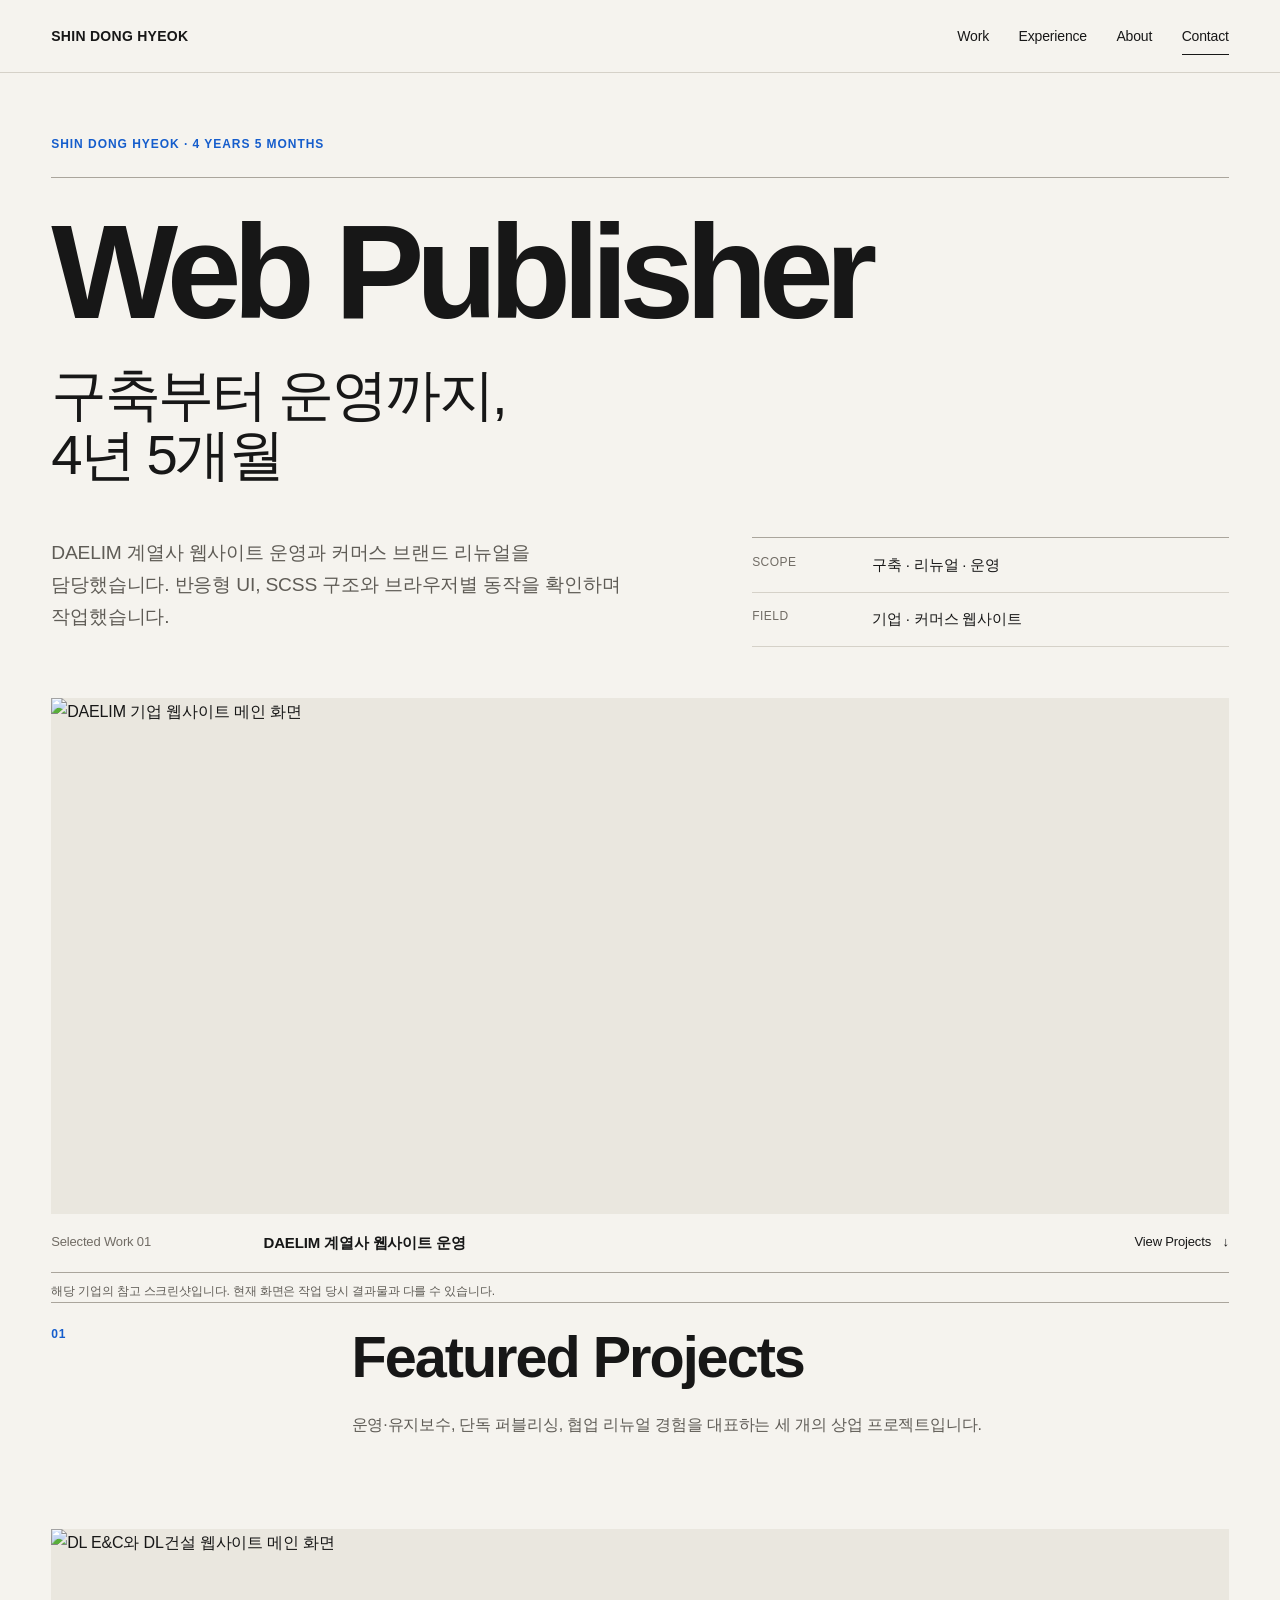
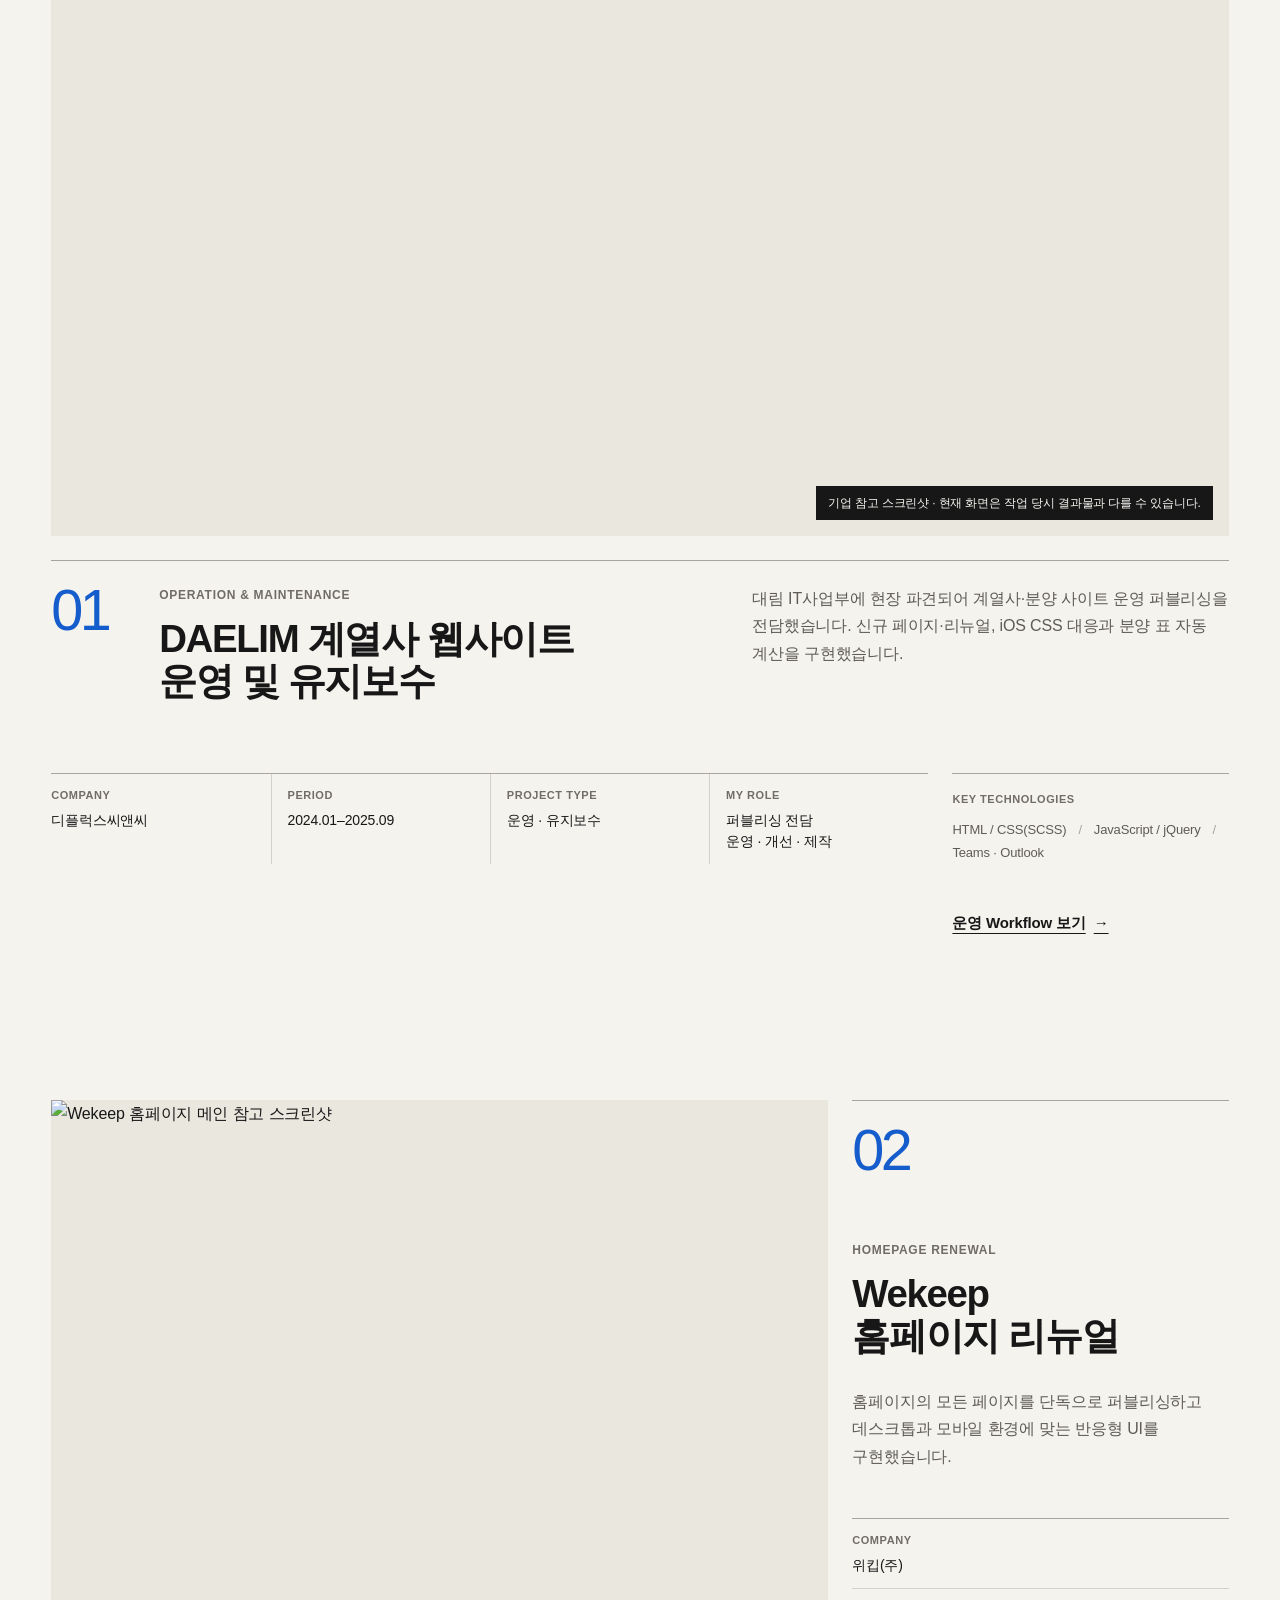
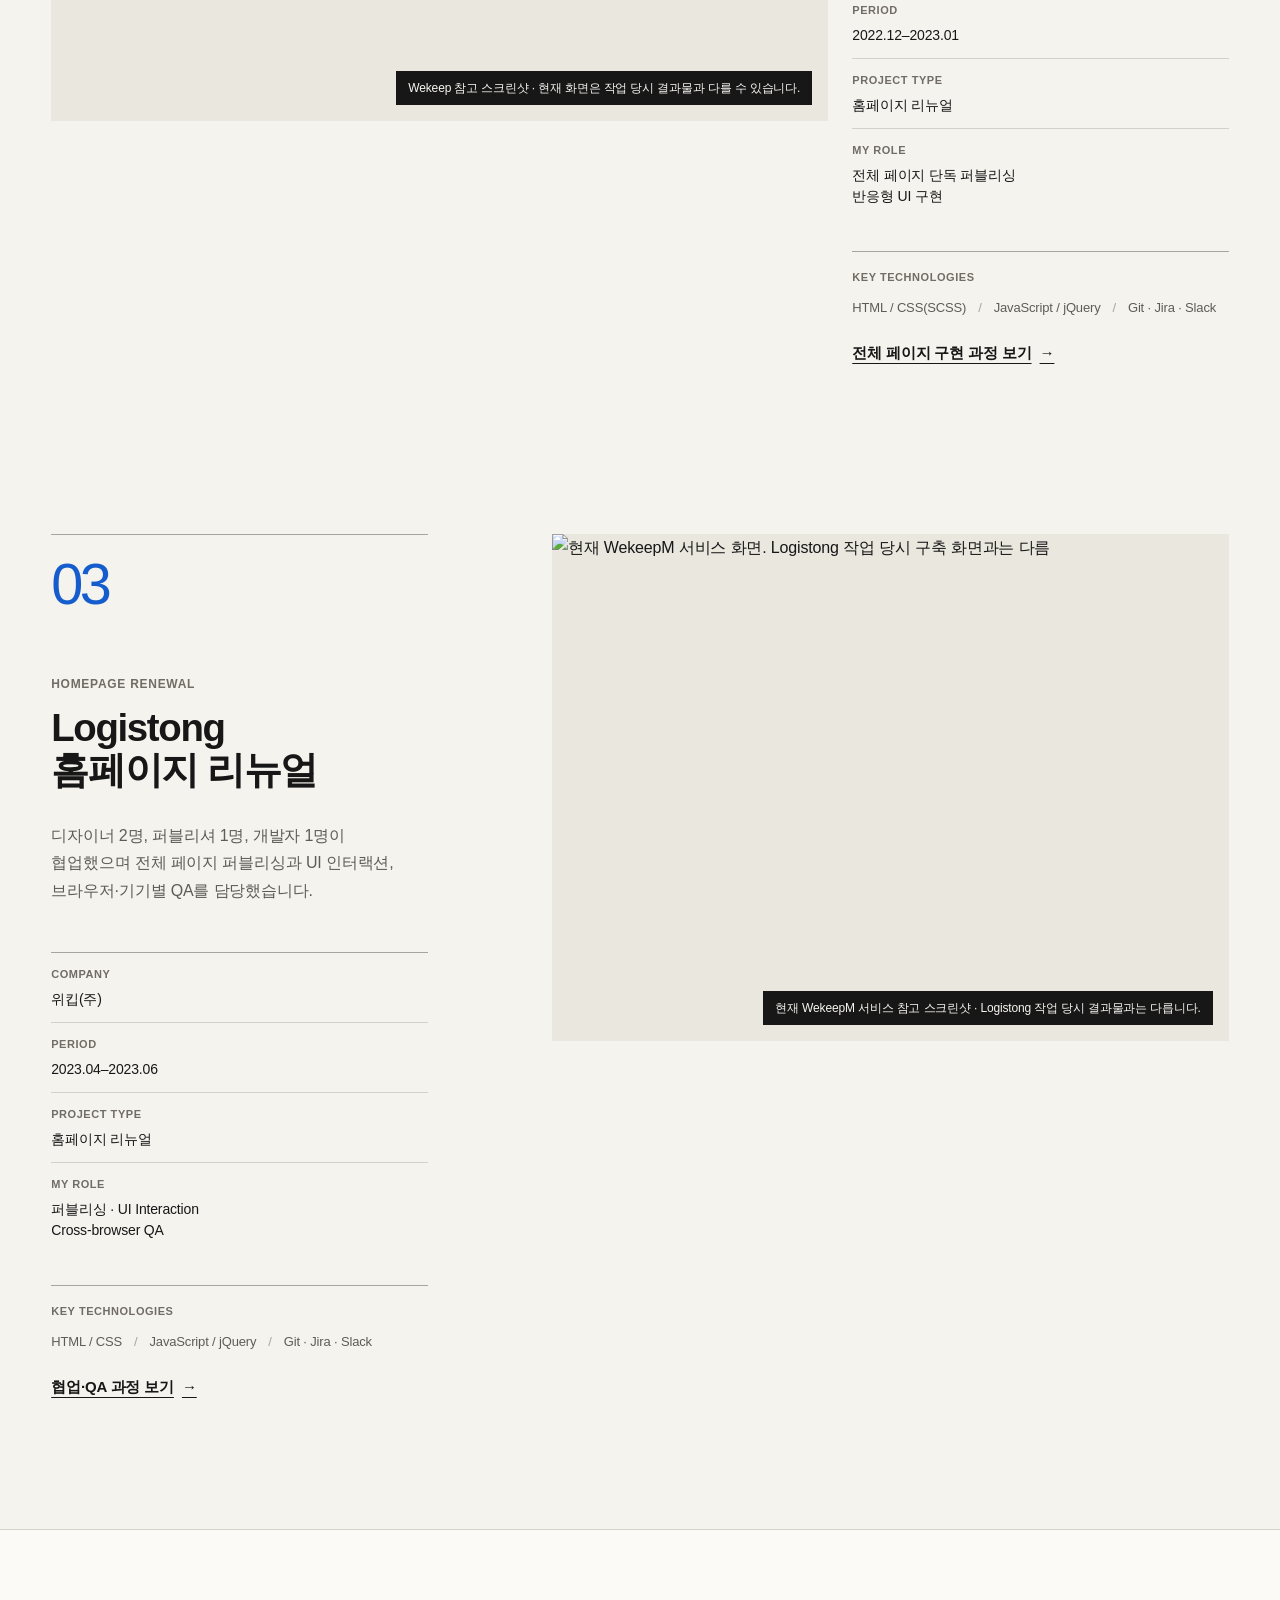
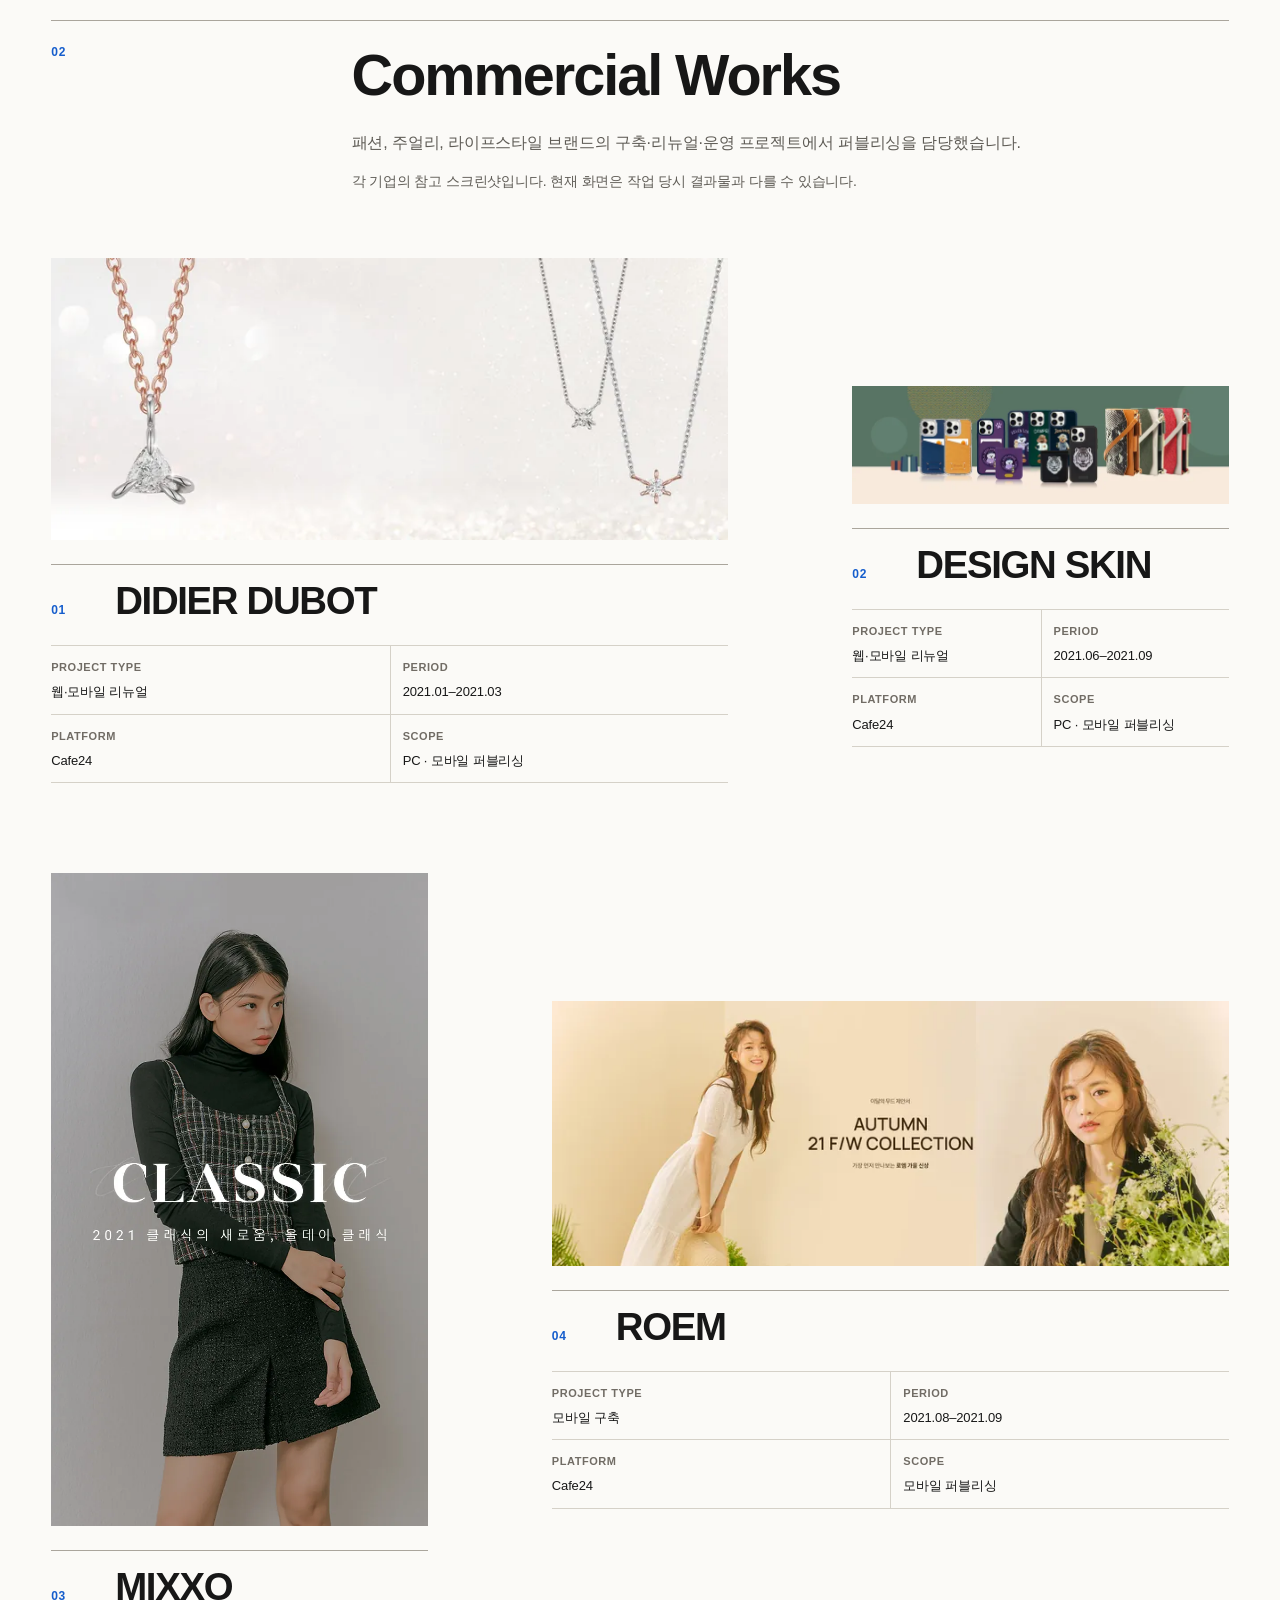
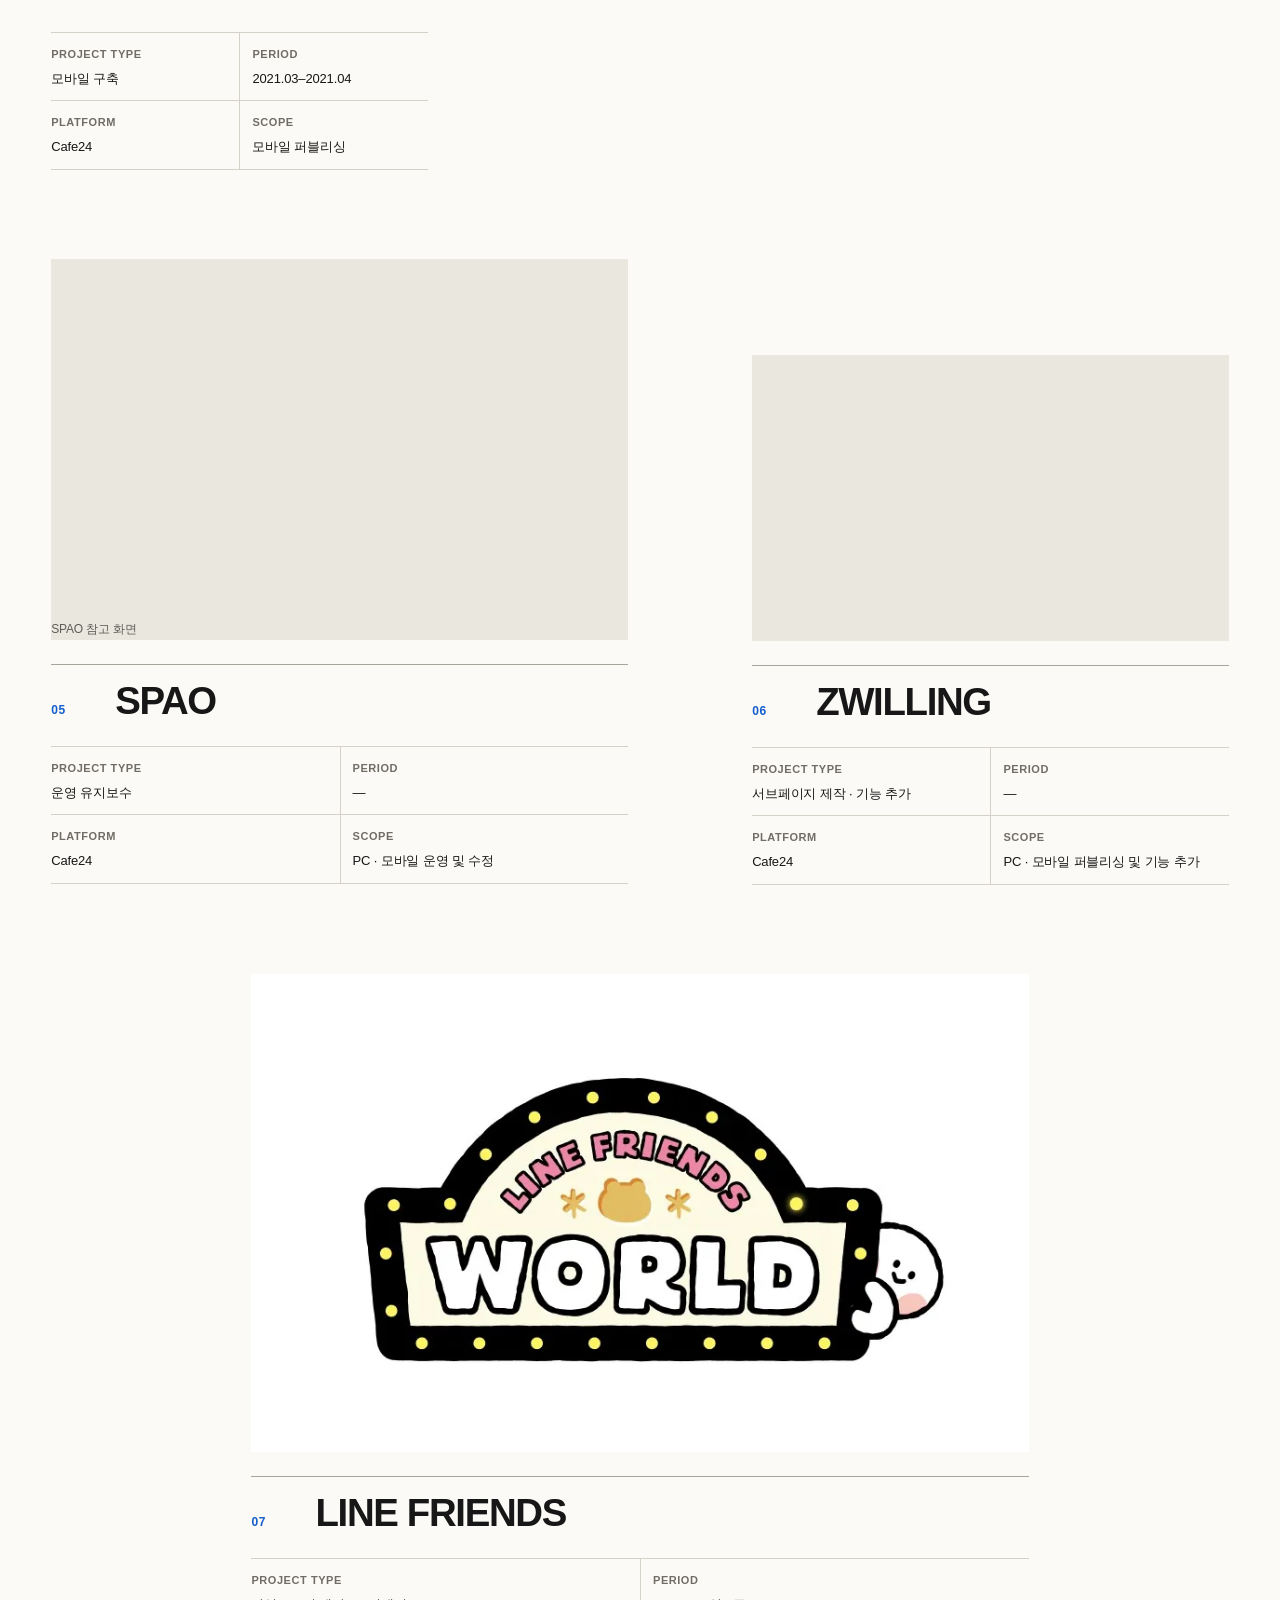
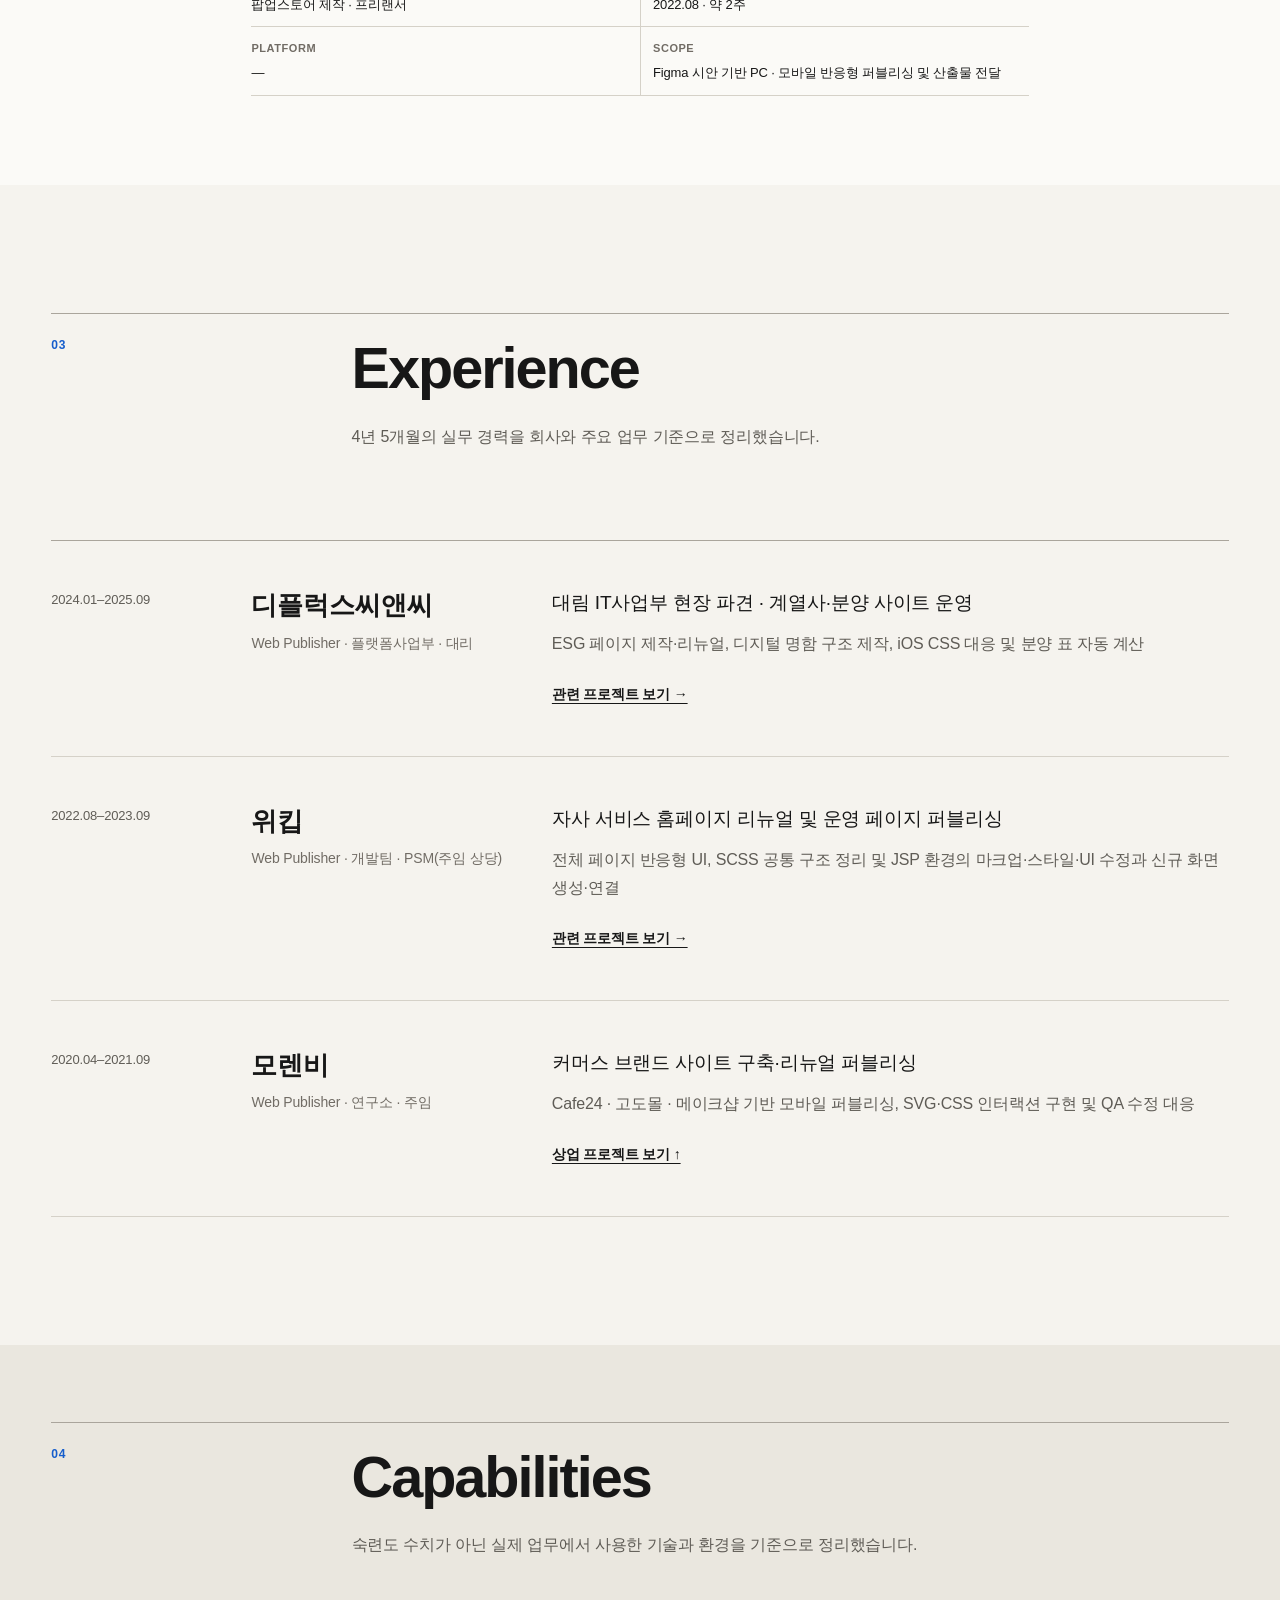
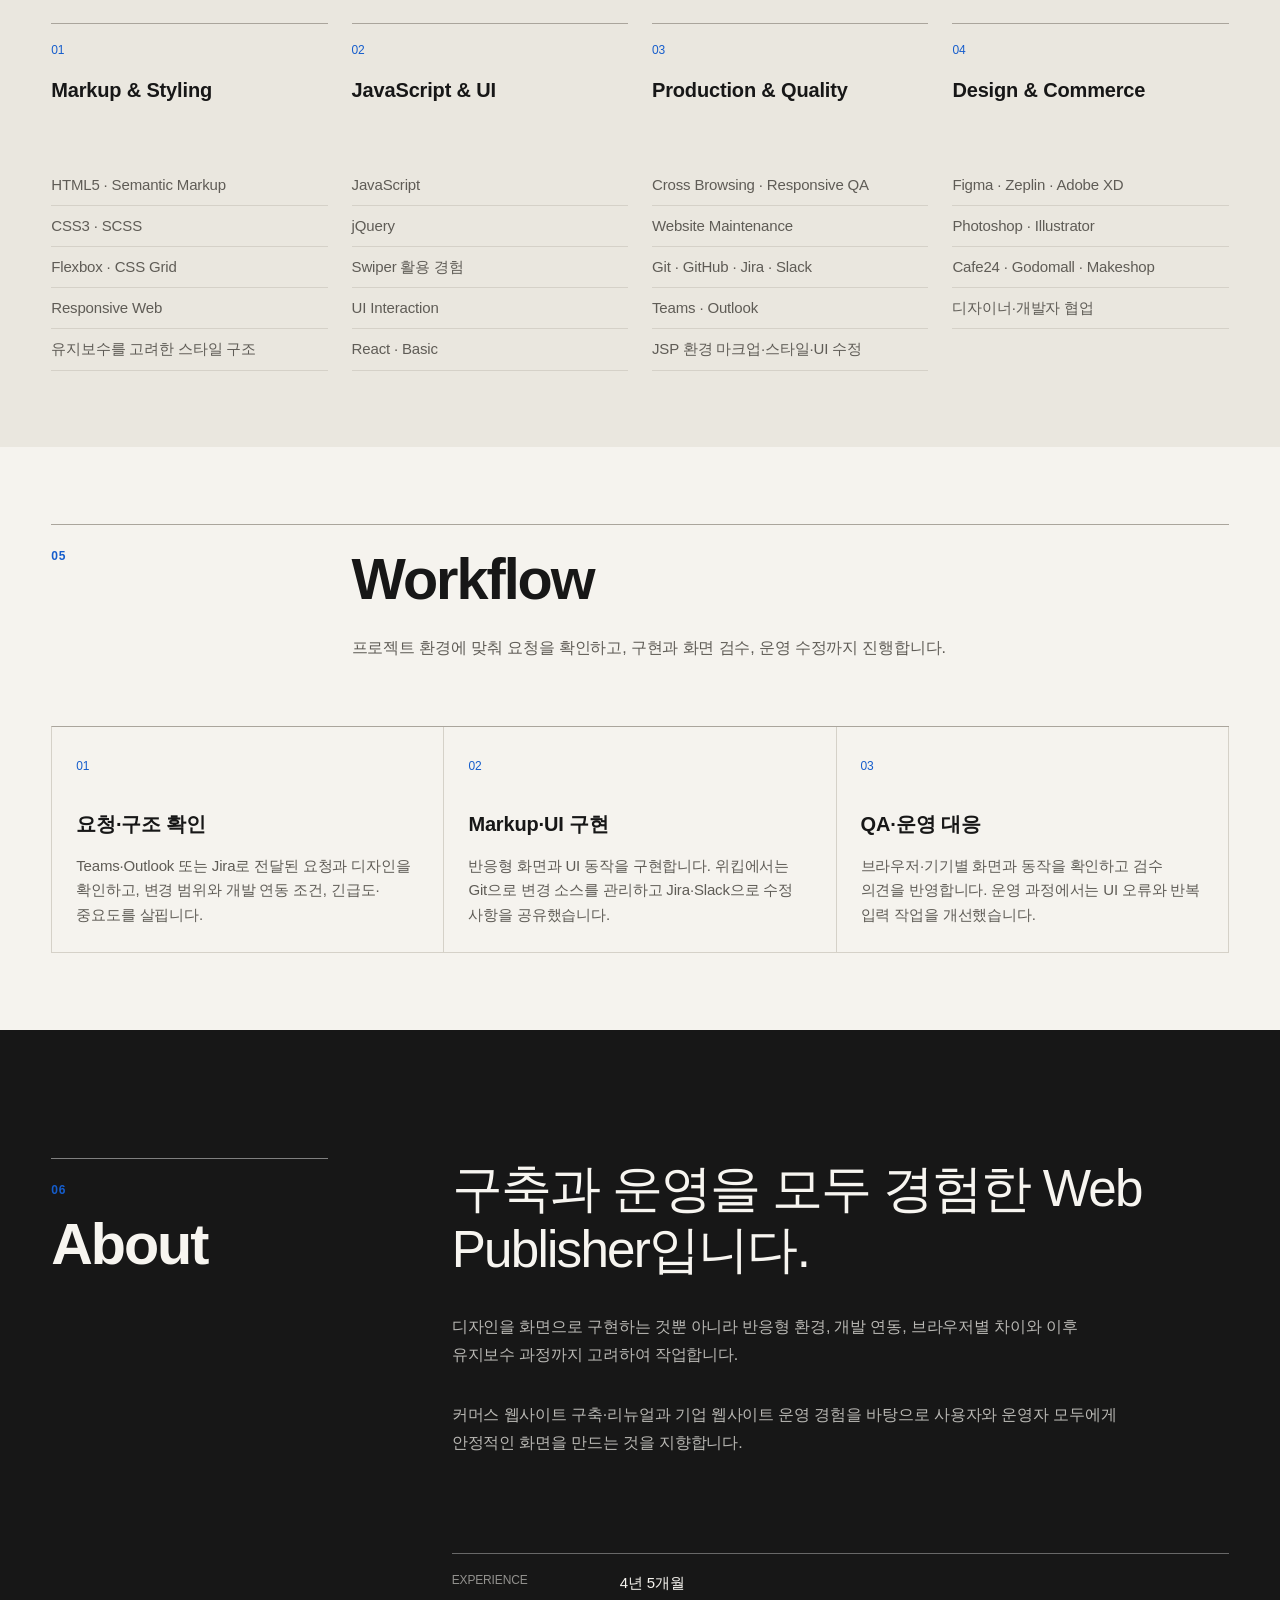
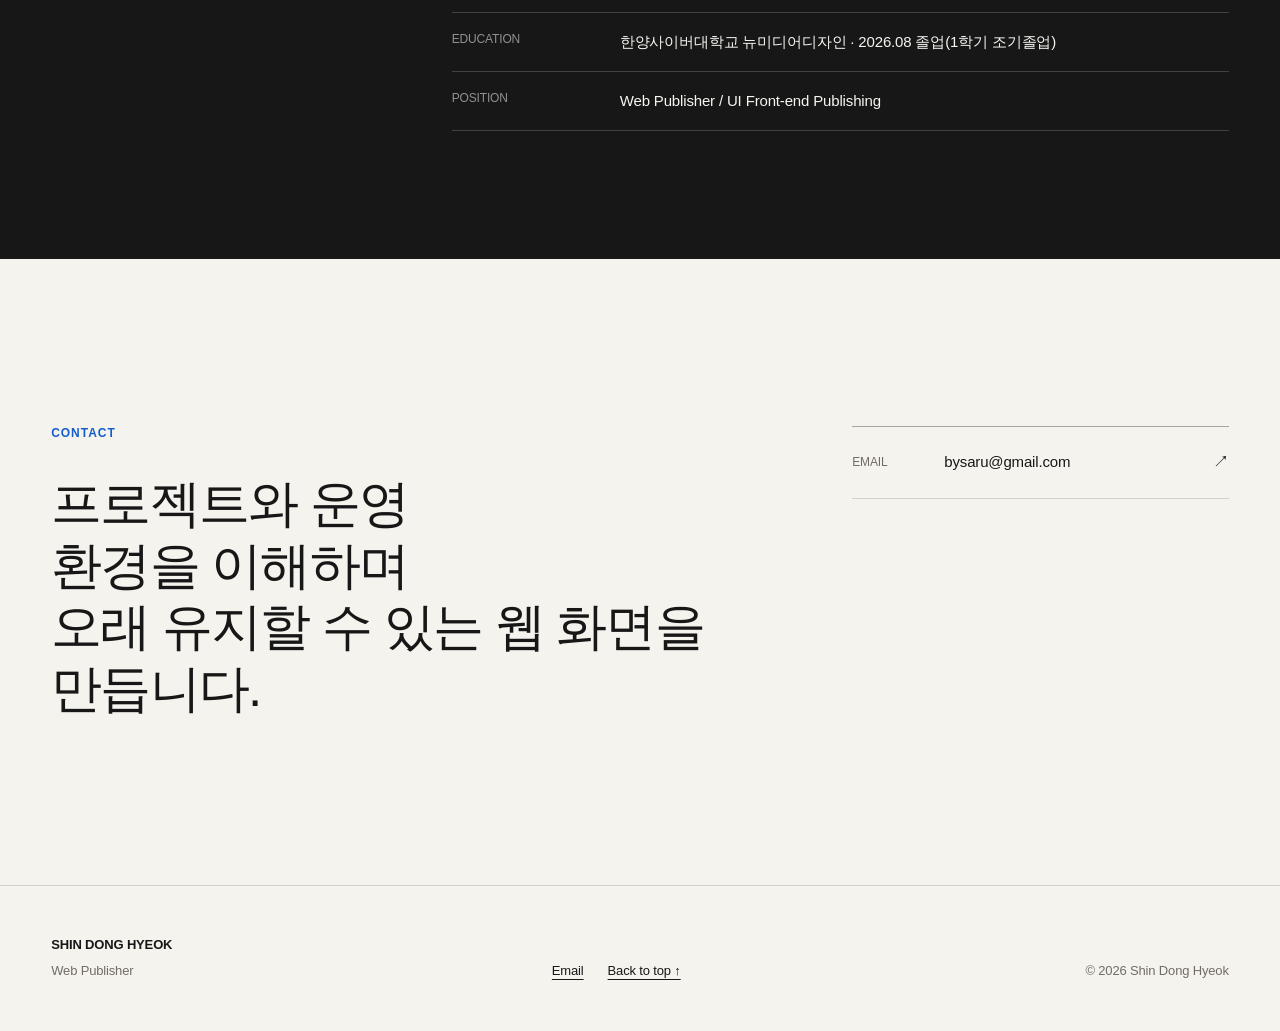
==== commit ad3c2018: "Refresh portfolio content and finalize presentation" ====
--- a/index.html
+++ b/index.html
@@ -26,7 +26,7 @@
   <link rel="icon" href="favicon.ico">
   <link rel="preconnect" href="https://cdn.jsdelivr.net" crossorigin>
   <link rel="stylesheet" href="https://cdn.jsdelivr.net/gh/orioncactus/pretendard@v1.3.9/dist/web/variable/pretendardvariable.min.css">
-  <link rel="stylesheet" href="css/style.css?v=20260923">
+  <link rel="stylesheet" href="css/style.css?v=20261026">
   <script>document.documentElement.classList.replace('no-js', 'js');</script>
   <script type="application/ld+json">
   {
@@ -34,7 +34,7 @@
     "@type": "ProfilePage",
     "name": "신동혁 Web Publisher Portfolio",
     "url": "https://madebyele.github.io/",
-    "dateModified": "2026-09-21",
+    "dateModified": "2026-10-26",
     "inLanguage": "ko-KR",
     "mainEntity": {
       "@type": "Person",
@@ -42,7 +42,6 @@
       "jobTitle": "Web Publisher",
       "url": "https://madebyele.github.io/",
       "email": "mailto:bysaru@gmail.com",
-      "sameAs": ["https://github.com/madebyele"],
       "knowsAbout": ["HTML5", "CSS3", "SCSS", "JavaScript", "jQuery", "Responsive Web Design", "Cross Browsing", "Git"]
     }
   }
@@ -59,7 +58,7 @@
         <a href="#experience">Experience</a>
         <a href="#about">About</a>
         <a href="#contact">Contact</a>
-        <a href="https://github.com/madebyele" target="_blank" rel="noopener noreferrer" aria-label="GitHub 프로필 새 창에서 열기">GitHub</a>
+
       </nav>
       <button class="menu-toggle" type="button" aria-expanded="false" aria-controls="mobile-navigation">
         <span class="sr-only">메뉴 열기</span><span aria-hidden="true"></span><span aria-hidden="true"></span>
@@ -67,7 +66,7 @@
     </div>
     <nav class="mobile-nav" id="mobile-navigation" aria-label="모바일 메뉴" aria-hidden="true" inert>
       <div class="mobile-nav__inner container">
-        <a href="#featured">Work</a><a href="#experience">Experience</a><a href="#skills">Capabilities</a><a href="#about">About</a><a href="#contact">Contact</a><a href="https://github.com/madebyele" target="_blank" rel="noopener noreferrer" aria-label="GitHub 프로필 새 창에서 열기">GitHub</a>
+        <a href="#featured">Work</a><a href="#experience">Experience</a><a href="#skills">Capabilities</a><a href="#about">About</a><a href="#contact">Contact</a>
       </div>
     </nav>
   </header>
@@ -99,7 +98,7 @@
           <strong>DAELIM 계열사 웹사이트 운영</strong>
           <span>View Projects <i aria-hidden="true">↓</i></span>
         </div>
-        <p class="hero-preview__source">현재 서비스 참고 화면입니다. 작업 당시 구현 화면인지 확인되지 않았으며, 담당 범위는 프로젝트 설명을 기준으로 확인해 주세요.</p>
+        <p class="hero-preview__source">해당 기업의 참고 스크린샷입니다. 현재 화면은 작업 당시 결과물과 다를 수 있습니다.</p>
       </a>
     </section>
 
@@ -118,7 +117,7 @@
             <a class="project-visual" href="projects/dealim.html" aria-label="DAELIM 계열사 웹사이트 운영 및 유지보수 프로젝트 상세 보기">
               <figure class="project-image">
                 <img src="assets/pj001.jpg" width="1600" height="792" alt="DL E&amp;C와 DL건설 웹사이트 메인 화면" loading="lazy" decoding="async">
-                <figcaption>현재 서비스 참고 화면 · 작업 당시 구현 화면인지 확인되지 않았습니다.</figcaption>
+                <figcaption>기업 참고 스크린샷 · 현재 화면은 작업 당시 결과물과 다를 수 있습니다.</figcaption>
               </figure>
             </a>
             <div class="featured-project__content">
@@ -129,7 +128,7 @@
                   <h3><a href="projects/dealim.html">DAELIM 계열사 웹사이트<br>운영 및 유지보수</a></h3>
                 </div>
               </header>
-              <p class="project-overview">복수의 DAELIM 계열사와 브랜드 웹사이트를 운영하며 신규 페이지 제작, 리뉴얼, UI 개선과 브라우저별 이슈에 대응했습니다.</p>
+              <p class="project-overview">대림 IT사업부에 현장 파견되어 계열사·분양 사이트 운영 퍼블리싱을 전담했습니다. 신규 페이지·리뉴얼, iOS CSS 대응과 분양 표 자동 계산을 구현했습니다.</p>
               <dl class="project-facts">
                 <div><dt>Company</dt><dd>디플럭스씨앤씨</dd></div>
                 <div><dt>Period</dt><dd><time datetime="2024-01">2024.01</time>–<time datetime="2025-09">2025.09</time></dd></div>
@@ -139,7 +138,7 @@
               <div class="project-tech">
                 <p>Key Technologies</p>
                 <ul aria-label="DAELIM 프로젝트 주요 기술">
-                  <li>HTML / CSS(SCSS)</li><li>JavaScript / jQuery</li><li>Git</li>
+                  <li>HTML / CSS(SCSS)</li><li>JavaScript / jQuery</li><li>Teams · Outlook</li>
                 </ul>
               </div>
               <a class="text-link project-cta" href="projects/dealim.html">운영 Workflow 보기 <span aria-hidden="true">→</span></a>
@@ -151,8 +150,8 @@
           <div class="container-wide featured-project__layout">
             <a class="project-visual" href="projects/wekeep.html" aria-label="Wekeep 홈페이지 리뉴얼 프로젝트 상세 보기">
               <figure class="project-image">
-                <img src="assets/pj003.jpg" width="1600" height="763" alt="Wekeep 홈페이지 리뉴얼 메인 화면" loading="lazy" decoding="async">
-                <figcaption>Wekeep 참고 화면 · 작업 당시 구현 화면인지 확인되지 않았습니다.</figcaption>
+                <img src="assets/pj003.jpg" width="1600" height="763" alt="Wekeep 홈페이지 메인 참고 스크린샷" loading="lazy" decoding="async">
+                <figcaption>Wekeep 참고 스크린샷 · 현재 화면은 작업 당시 결과물과 다를 수 있습니다.</figcaption>
               </figure>
             </a>
             <div class="featured-project__content">
@@ -186,7 +185,7 @@
             <a class="project-visual" href="projects/logistong.html" aria-label="Logistong 홈페이지 리뉴얼 프로젝트 상세 보기">
               <figure class="project-image project-image--contain">
                 <img src="assets/pj005.jpg" width="1531" height="1251" alt="현재 WekeepM 서비스 화면. Logistong 작업 당시 구축 화면과는 다름" loading="lazy" decoding="async">
-                <figcaption>현재 서비스 참고 화면 · 작업 당시 구축 화면과 차이가 있습니다.</figcaption>
+                <figcaption>현재 WekeepM 서비스 참고 스크린샷 · Logistong 작업 당시 결과물과는 다릅니다.</figcaption>
               </figure>
             </a>
             <div class="featured-project__content">
@@ -218,7 +217,7 @@
     </section>
 
     <section class="section commercial" id="commercial" aria-labelledby="commercial-title">
-      <div class="container section-heading" data-reveal><p class="section-index">02</p><div><h2 id="commercial-title">Commercial Works</h2><p>패션, 주얼리, 라이프스타일 브랜드의 구축·리뉴얼·운영 프로젝트에서 퍼블리싱을 담당했습니다.</p><p class="commercial-source">브랜드 참고 이미지입니다. 작업 당시 구현 화면인지 확인되지 않았으며, 담당 범위는 각 프로젝트 정보를 기준으로 확인해 주세요.</p></div></div>
+      <div class="container section-heading" data-reveal><p class="section-index">02</p><div><h2 id="commercial-title">Commercial Works</h2><p>패션, 주얼리, 라이프스타일 브랜드의 구축·리뉴얼·운영 프로젝트에서 퍼블리싱을 담당했습니다.</p><p class="commercial-source">각 기업의 참고 스크린샷입니다. 현재 화면은 작업 당시 결과물과 다를 수 있습니다.</p></div></div>
       <div class="container commercial-grid">
         <article class="commercial-work commercial-work--wide" data-reveal>
           <figure class="commercial-work__image"><picture><source type="image/webp" srcset="assets/commercial/didier-dubot-760.webp 760w, assets/commercial/didier-dubot-1600.webp 1600w" sizes="(max-width: 767px) calc(100vw - 2.5rem), (max-width: 1024px) 50vw, 75vw"><img src="assets/commercial/didier-dubot.jpg" width="1920" height="800" alt="DIDIER DUBOT 주얼리 프로모션 화면" loading="lazy" decoding="async"></picture></figure>
@@ -241,7 +240,7 @@
           <dl class="commercial-work__facts"><div><dt>Project Type</dt><dd>모바일 구축</dd></div><div><dt>Period</dt><dd>2021.08–2021.09</dd></div><div><dt>Platform</dt><dd>Cafe24</dd></div><div><dt>Scope</dt><dd>모바일 퍼블리싱</dd></div></dl>
         </article>
         <article class="commercial-work commercial-work--medium" data-reveal>
-          <figure class="commercial-work__image"><picture><source type="image/webp" srcset="assets/commercial/spao-760.webp 760w, assets/commercial/spao-1440.webp 1440w" sizes="(max-width: 767px) calc(100vw - 2.5rem), (max-width: 1024px) 50vw, 60vw"><img src="assets/commercial/spao.jpg" width="1440" height="880" alt="SPAO KIDS 웹사이트 메인 화면" loading="lazy" decoding="async"></picture><figcaption class="commercial-work__note">SPAO KIDS 참고 화면</figcaption></figure>
+          <figure class="commercial-work__image"><picture><source type="image/webp" srcset="assets/commercial/spao-760.webp 760w, assets/commercial/spao-1440.webp 1440w" sizes="(max-width: 767px) calc(100vw - 2.5rem), (max-width: 1024px) 50vw, 60vw"><img src="assets/commercial/spao.jpg" width="1440" height="880" alt="SPAO 웹사이트 메인 화면" loading="lazy" decoding="async"></picture><figcaption class="commercial-work__note">SPAO 참고 화면</figcaption></figure>
           <header class="commercial-work__heading"><p>05</p><h3>SPAO</h3></header>
           <dl class="commercial-work__facts"><div><dt>Project Type</dt><dd>운영 유지보수</dd></div><div><dt>Period</dt><dd aria-label="확인된 기간 정보 없음">—</dd></div><div><dt>Platform</dt><dd>Cafe24</dd></div><div><dt>Scope</dt><dd>PC · 모바일 운영 및 수정</dd></div></dl>
         </article>
@@ -253,7 +252,7 @@
         <article class="commercial-work commercial-work--final commercial-work--logo" data-reveal>
           <figure class="commercial-work__image"><picture><source type="image/webp" srcset="assets/commercial/line-friends-701.webp"><img src="assets/commercial/line-friends.jpg" width="700" height="380" alt="LINE FRIENDS WORLD 팝업스토어 프로젝트 이미지" loading="lazy" decoding="async"></picture></figure>
           <header class="commercial-work__heading"><p>07</p><h3>LINE FRIENDS</h3></header>
-          <dl class="commercial-work__facts"><div><dt>Project Type</dt><dd>팝업스토어 페이지 제작</dd></div><div><dt>Period</dt><dd>2022.08 · 2주</dd></div><div><dt>Platform</dt><dd aria-label="확인된 플랫폼 정보 없음">—</dd></div><div><dt>Scope</dt><dd>PC · 모바일 반응형 퍼블리싱</dd></div></dl>
+          <dl class="commercial-work__facts"><div><dt>Project Type</dt><dd>팝업스토어 제작 · 프리랜서</dd></div><div><dt>Period</dt><dd>2022.08 · 약 2주</dd></div><div><dt>Platform</dt><dd aria-label="확인된 플랫폼 정보 없음">—</dd></div><div><dt>Scope</dt><dd>Figma 시안 기반 PC · 모바일 반응형 퍼블리싱 및 산출물 전달</dd></div></dl>
         </article>
       </div>
     </section>
@@ -261,9 +260,9 @@
     <section class="section experience" id="experience" aria-labelledby="experience-title">
       <div class="container section-heading" data-reveal><p class="section-index">03</p><div><h2 id="experience-title">Experience</h2><p>4년 5개월의 실무 경력을 회사와 주요 업무 기준으로 정리했습니다.</p></div></div>
       <ol class="container experience-list">
-        <li data-reveal><p class="experience-period"><time datetime="2024-01">2024.01</time>–<time datetime="2025-09">2025.09</time></p><div class="experience-company"><h3>디플럭스씨앤씨</h3><p>Web Publisher</p></div><div class="experience-description"><p>DAELIM 계열사 웹사이트 운영 및 퍼블리싱</p><span>신규 페이지, 리뉴얼, UI 개선, 유지보수 및 브라우저별 이슈 대응</span><a href="projects/dealim.html">관련 프로젝트 보기 →</a></div></li>
-        <li data-reveal><p class="experience-period"><time datetime="2022-08">2022.08</time>–<time datetime="2023-09">2023.09</time></p><div class="experience-company"><h3>위킵</h3><p>Web Publisher</p></div><div class="experience-description"><p>기업 및 물류 서비스 웹사이트 구축과 리뉴얼</p><span>반응형 UI, 공통 화면, 운영 페이지 및 JSP 환경 협업</span><a href="projects/wekeep.html">관련 프로젝트 보기 →</a></div></li>
-        <li data-reveal><p class="experience-period"><time datetime="2020-04">2020.04</time>–<time datetime="2021-09">2021.09</time></p><div class="experience-company"><h3>모렌비</h3><p>Web Publisher</p></div><div class="experience-description"><p>커머스 웹사이트 구축·리뉴얼·유지보수</p><span>Cafe24, Godomall, Makeshop 기반 Web / Mobile 퍼블리싱</span><a href="#commercial">상업 프로젝트 보기 ↑</a></div></li>
+        <li data-reveal><p class="experience-period"><time datetime="2024-01">2024.01</time>–<time datetime="2025-09">2025.09</time></p><div class="experience-company"><h3>디플럭스씨앤씨</h3><p>Web Publisher · 플랫폼사업부 · 대리</p></div><div class="experience-description"><p>대림 IT사업부 현장 파견 · 계열사·분양 사이트 운영</p><span>ESG 페이지 제작·리뉴얼, 디지털 명함 구조 제작, iOS CSS 대응 및 분양 표 자동 계산</span><a href="projects/dealim.html">관련 프로젝트 보기 →</a></div></li>
+        <li data-reveal><p class="experience-period"><time datetime="2022-08">2022.08</time>–<time datetime="2023-09">2023.09</time></p><div class="experience-company"><h3>위킵</h3><p>Web Publisher · 개발팀 · PSM(주임 상당)</p></div><div class="experience-description"><p>자사 서비스 홈페이지 리뉴얼 및 운영 페이지 퍼블리싱</p><span>전체 페이지 반응형 UI, SCSS 공통 구조 정리 및 JSP 환경의 마크업·스타일·UI 수정과 신규 화면 생성·연결</span><a href="projects/wekeep.html">관련 프로젝트 보기 →</a></div></li>
+        <li data-reveal><p class="experience-period"><time datetime="2020-04">2020.04</time>–<time datetime="2021-09">2021.09</time></p><div class="experience-company"><h3>모렌비</h3><p>Web Publisher · 연구소 · 주임</p></div><div class="experience-description"><p>커머스 브랜드 사이트 구축·리뉴얼 퍼블리싱</p><span>Cafe24 · 고도몰 · 메이크샵 기반 모바일 퍼블리싱, SVG·CSS 인터랙션 구현 및 QA 수정 대응</span><a href="#commercial">상업 프로젝트 보기 ↑</a></div></li>
       </ol>
     </section>
 
@@ -272,28 +271,28 @@
       <div class="container capability-grid">
         <section class="capability-group" data-reveal><p>01</p><h3>Markup &amp; Styling</h3><ul><li>HTML5 · Semantic Markup</li><li>CSS3 · SCSS</li><li>Flexbox · CSS Grid</li><li>Responsive Web</li><li>유지보수를 고려한 스타일 구조</li></ul></section>
         <section class="capability-group" data-reveal><p>02</p><h3>JavaScript &amp; UI</h3><ul><li>JavaScript</li><li>jQuery</li><li>Swiper 활용 경험</li><li>UI Interaction</li><li>React · Basic</li></ul></section>
-        <section class="capability-group" data-reveal><p>03</p><h3>Production &amp; Quality</h3><ul><li>Cross Browsing</li><li>Responsive QA</li><li>Website Maintenance</li><li>Git · GitHub</li><li>Jira · Slack · JSP Environment</li></ul></section>
-        <section class="capability-group" data-reveal><p>04</p><h3>Design &amp; Commerce</h3><ul><li>Figma · Zeplin · Adobe XD</li><li>Cafe24</li><li>Godomall</li><li>Makeshop</li><li>디자이너·개발자 협업</li></ul></section>
+        <section class="capability-group" data-reveal><p>03</p><h3>Production &amp; Quality</h3><ul><li>Cross Browsing · Responsive QA</li><li>Website Maintenance</li><li>Git · GitHub · Jira · Slack</li><li>Teams · Outlook</li><li>JSP 환경 마크업·스타일·UI 수정</li></ul></section>
+        <section class="capability-group" data-reveal><p>04</p><h3>Design &amp; Commerce</h3><ul><li>Figma · Zeplin · Adobe XD</li><li>Photoshop · Illustrator</li><li>Cafe24 · Godomall · Makeshop</li><li>디자이너·개발자 협업</li></ul></section>
       </div>
     </section>
 
     <section class="section workflow" id="workflow" aria-labelledby="workflow-title">
-      <div class="container section-heading" data-reveal><p class="section-index">05</p><div><h2 id="workflow-title">Workflow</h2><p>요청 확인부터 Git 반영, 브라우저·기기별 QA와 운영 대응까지 이어지는 실제 작업 흐름입니다.</p></div></div>
+      <div class="container section-heading" data-reveal><p class="section-index">05</p><div><h2 id="workflow-title">Workflow</h2><p>프로젝트 환경에 맞춰 요청을 확인하고, 구현과 화면 검수, 운영 수정까지 진행합니다.</p></div></div>
       <ol class="container workflow-list">
-        <li data-reveal><span>01</span><h3>요청·구조 확인</h3><p>Jira와 디자인을 기준으로 작업 범위와 개발 연동 조건을 확인하고, 기존 마크업·스타일·공통 UI의 영향 범위를 살핍니다.</p></li><li data-reveal><span>02</span><h3>Markup·UI 구현</h3><p>반응형 전환 지점을 고려해 화면을 구현하고, Git으로 변경 사항을 관리하며 필요한 UI 동작을 개발자와 공유합니다.</p></li><li data-reveal><span>03</span><h3>QA·운영 대응</h3><p>브라우저와 화면 크기, 실제 기기에서 확인한 뒤 콘텐츠 변경과 UI 오류, 브라우저별 이슈에 대응합니다.</p></li>
+        <li data-reveal><span>01</span><h3>요청·구조 확인</h3><p>Teams·Outlook 또는 Jira로 전달된 요청과 디자인을 확인하고, 변경 범위와 개발 연동 조건, 긴급도·중요도를 살핍니다.</p></li><li data-reveal><span>02</span><h3>Markup·UI 구현</h3><p>반응형 화면과 UI 동작을 구현합니다. 위킵에서는 Git으로 변경 소스를 관리하고 Jira·Slack으로 수정 사항을 공유했습니다.</p></li><li data-reveal><span>03</span><h3>QA·운영 대응</h3><p>브라우저·기기별 화면과 동작을 확인하고 검수 의견을 반영합니다. 운영 과정에서는 UI 오류와 반복 입력 작업을 개선했습니다.</p></li>
       </ol>
     </section>
 
     <section class="section about" id="about" aria-labelledby="about-title">
-      <div class="container about__grid"><div class="section-heading section-heading--stacked" data-reveal><p class="section-index">06</p><h2 id="about-title">About</h2></div><div class="about__content" data-reveal><p class="about__lead">구축과 운영을 모두 경험한 Web Publisher입니다.</p><p>디자인을 화면으로 구현하는 것뿐 아니라 반응형 환경, 개발 연동, 브라우저별 차이와 이후 유지보수 과정까지 고려하여 작업합니다.</p><p>커머스 웹사이트 구축·리뉴얼과 기업 웹사이트 운영 경험을 바탕으로 사용자와 운영자 모두에게 안정적인 화면을 만드는 것을 지향합니다.</p><dl class="about__facts"><div><dt>Experience</dt><dd>4년 5개월</dd></div><div><dt>Education</dt><dd>한양사이버대학교 뉴미디어디자인 · 졸업</dd></div><div><dt>Position</dt><dd>Web Publisher / UI Front-end Publishing</dd></div></dl></div></div>
+      <div class="container about__grid"><div class="section-heading section-heading--stacked" data-reveal><p class="section-index">06</p><h2 id="about-title">About</h2></div><div class="about__content" data-reveal><p class="about__lead">구축과 운영을 모두 경험한 Web Publisher입니다.</p><p>디자인을 화면으로 구현하는 것뿐 아니라 반응형 환경, 개발 연동, 브라우저별 차이와 이후 유지보수 과정까지 고려하여 작업합니다.</p><p>커머스 웹사이트 구축·리뉴얼과 기업 웹사이트 운영 경험을 바탕으로 사용자와 운영자 모두에게 안정적인 화면을 만드는 것을 지향합니다.</p><dl class="about__facts"><div><dt>Experience</dt><dd>4년 5개월</dd></div><div><dt>Education</dt><dd>한양사이버대학교 뉴미디어디자인 · 2026.08 졸업(1학기 조기졸업)</dd></div><div><dt>Position</dt><dd>Web Publisher / UI Front-end Publishing</dd></div></dl></div></div>
     </section>
 
     <section class="contact" id="contact" aria-labelledby="contact-title">
-      <div class="container contact__grid"><div data-reveal><p class="eyebrow">Contact</p><h2 id="contact-title">프로젝트와 운영 환경을 이해하며<br>오래 유지할 수 있는 웹 화면을 만듭니다.</h2></div><div class="contact__links" data-reveal><a href="mailto:bysaru@gmail.com"><span>Email</span><strong>bysaru@gmail.com</strong><i aria-hidden="true">↗</i></a><a href="https://github.com/madebyele" target="_blank" rel="noopener noreferrer" aria-label="GitHub 프로필 새 창에서 열기"><span>GitHub</span><strong>github.com/madebyele</strong><i aria-hidden="true">↗</i></a></div></div>
+      <div class="container contact__grid"><div data-reveal><p class="eyebrow">Contact</p><h2 id="contact-title">프로젝트와 운영 환경을 이해하며<br>오래 유지할 수 있는 웹 화면을 만듭니다.</h2></div><div class="contact__links" data-reveal><a href="mailto:bysaru@gmail.com"><span>Email</span><strong>bysaru@gmail.com</strong><i aria-hidden="true">↗</i></a></div></div>
     </section>
   </main>
 
-  <footer class="site-footer"><div class="container site-footer__inner"><div><strong>SHIN DONG HYEOK</strong><span>Web Publisher</span></div><nav aria-label="하단 메뉴"><a href="mailto:bysaru@gmail.com">Email</a><a href="https://github.com/madebyele" target="_blank" rel="noopener noreferrer" aria-label="GitHub 프로필 새 창에서 열기">GitHub</a><a href="#top">Back to top ↑</a></nav><p>© <time data-current-year datetime="2026">2026</time> Shin Dong Hyeok</p></div></footer>
+  <footer class="site-footer"><div class="container site-footer__inner"><div><strong>SHIN DONG HYEOK</strong><span>Web Publisher</span></div><nav aria-label="하단 메뉴"><a href="mailto:bysaru@gmail.com">Email</a><a href="#top">Back to top ↑</a></nav><p>© <time data-current-year datetime="2026">2026</time> Shin Dong Hyeok</p></div></footer>
   <script src="js/main.js?v=20260923" defer></script>
 </body>
 </html>
--- a/css/style.css
+++ b/css/style.css
@@ -297,6 +297,7 @@
   .project-overview { color: var(--color-text-secondary); line-height: 1.7; }
   .project-facts { border-top: 1px solid var(--color-border-strong); }
   .project-facts > div { padding-block: var(--space-3); border-bottom: 1px solid var(--color-border); }
+  .project-facts > div:last-child { border-bottom: 0; }
   .project-facts dt, .project-tech > p { color: var(--color-text-muted); font-size: .6875rem; font-weight: 600; letter-spacing: .05em; text-transform: uppercase; }
   .project-facts dd { margin-top: .3rem; font-size: .875rem; font-weight: 500; line-height: 1.5; }
   .project-tech { padding-top: var(--space-4); border-top: 1px solid var(--color-border-strong); }
@@ -315,7 +316,7 @@
   .featured-project--lead .project-heading { grid-column: 1 / span 7; }
   .featured-project--lead .project-overview { grid-column: 8 / -1; max-width: 34rem; }
   .featured-project--lead .project-facts { grid-column: 1 / span 9; display: grid; grid-template-columns: repeat(4, minmax(0, 1fr)); margin-top: var(--space-7); }
-  .featured-project--lead .project-facts > div { padding-right: var(--space-4); }
+  .featured-project--lead .project-facts > div { padding-right: var(--space-4); border-bottom: 0; }
   .featured-project--lead .project-facts > div + div { padding-left: var(--space-4); border-left: 1px solid var(--color-border); }
   .featured-project--lead .project-tech { grid-column: 10 / -1; margin-top: var(--space-7); }
   .featured-project--lead .project-cta { grid-column: 10 / -1; }
@@ -546,6 +547,7 @@
     .project-facts > div { padding-right: var(--space-3); }
     .featured-project--lead .project-facts > div + div { padding-left: 0; border-left: 0; }
     .project-facts > div:nth-child(even) { padding-left: var(--space-3); border-left: 1px solid var(--color-border); }
+    .featured-project--lead .project-facts > div:nth-child(-n + 2) { border-bottom: 1px solid var(--color-border); }
     .project-facts > div:nth-last-child(-n + 2) { border-bottom: 0; }
     .project-tech,
     .featured-project--lead .project-tech,
